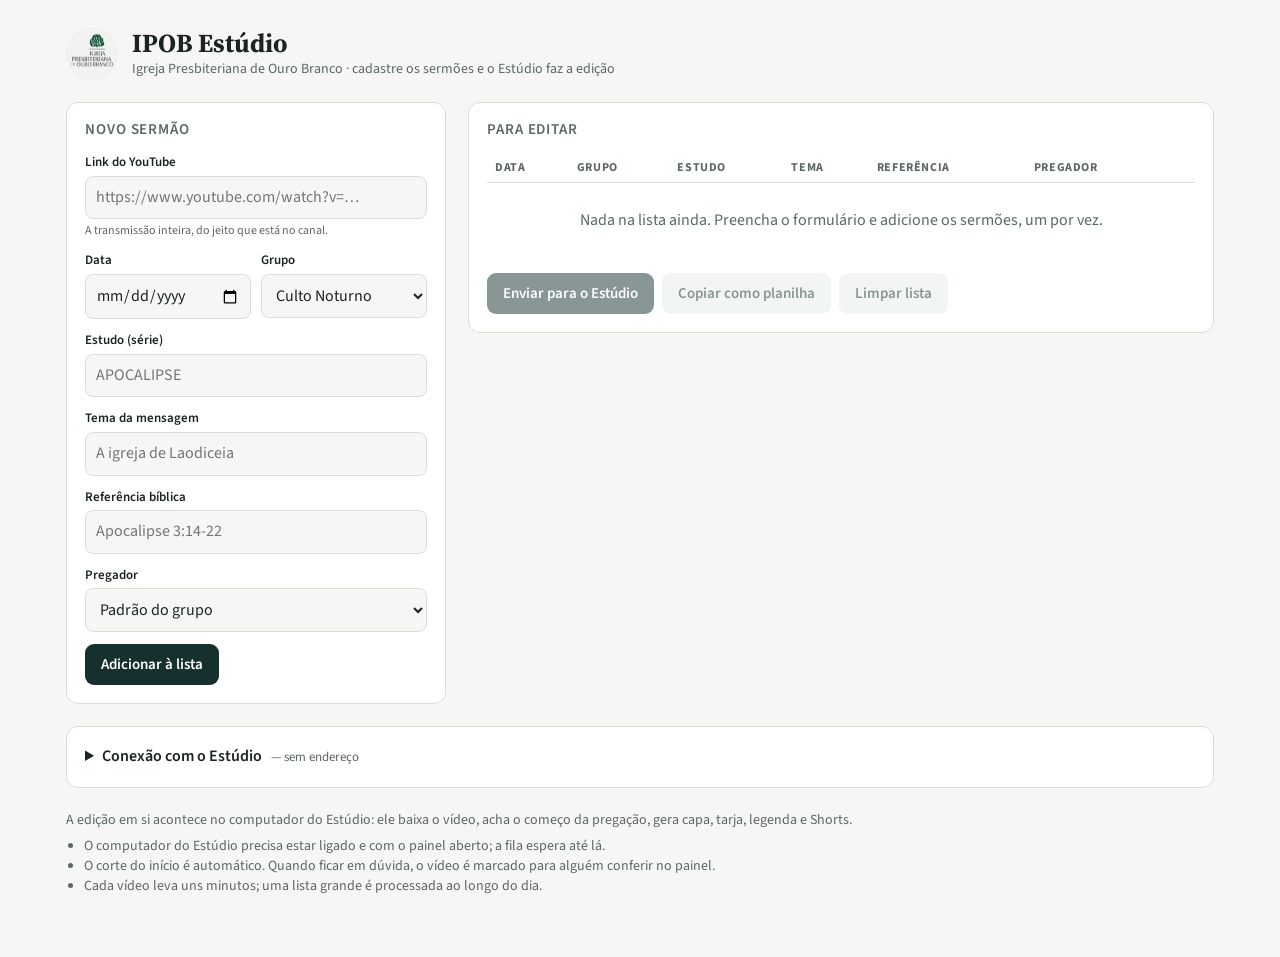
==== index.html @ 1e87daf5 "IPOB Estúdio: página pública da fila de sermões Co-Authored-By: Claude Fable 5.1 <noreply@anthropic." ====
<!doctype html>
<html lang="pt-BR">
<head>
<meta charset="utf-8">
<meta name="viewport" content="width=device-width, initial-scale=1, viewport-fit=cover">
<title>IPOB Estúdio</title>
<link rel="icon" href="logo.png">
<link rel="stylesheet" href="https://fonts.googleapis.com/css2?family=Source+Serif+4:wght@600;700&family=Source+Sans+3:wght@400;600;700&display=swap">
<style>
/* Layout: uma coluna estreita de formulário à esquerda, a lista do que vai
   ser editado à direita; no celular, uma coisa embaixo da outra. */
:root{
  --fundo:#F6F7F4; --papel:#FFFFFF; --tinta:#1B2420; --tinta-fraca:#5C6862;
  --linha:#D9DED9; --verde:#16302F; --verde-claro:#E4EFEA; --realce:#2F8F6B;
  --erro:#B3412B; --erro-fundo:#FBE9E5;
  --titulo:"Source Serif 4",Georgia,serif;
  --texto:"Source Sans 3","Helvetica Neue",Arial,sans-serif;
}
@media (prefers-color-scheme: dark){ :root:not([data-theme="light"]){
  --fundo:#121917; --papel:#1A2421; --tinta:#ECF0ED; --tinta-fraca:#A3ADA7;
  --linha:#2C3833; --verde:#8FD3B5; --verde-claro:#1F312B; --realce:#63C39A;
  --erro:#F0907B; --erro-fundo:#3A221D; color-scheme:dark } }
:root[data-theme="dark"]{
  --fundo:#121917; --papel:#1A2421; --tinta:#ECF0ED; --tinta-fraca:#A3ADA7;
  --linha:#2C3833; --verde:#8FD3B5; --verde-claro:#1F312B; --realce:#63C39A;
  --erro:#F0907B; --erro-fundo:#3A221D; color-scheme:dark }

*{box-sizing:border-box}
body{margin:0;background:var(--fundo);color:var(--tinta);font:16px/1.45 var(--texto)}
.pagina{max-width:1180px;margin:0 auto;padding:28px 16px 60px}
header{display:flex;align-items:center;gap:14px;margin-bottom:22px}
header img{width:52px;height:52px;border-radius:50%}
header h1{font:700 26px/1.1 var(--titulo);margin:0;text-wrap:balance}
header p{margin:2px 0 0;color:var(--tinta-fraca);font-size:14px}

.colunas{display:grid;grid-template-columns:minmax(0,380px) minmax(0,1fr);gap:22px;align-items:start}
@media (max-width:820px){.colunas{grid-template-columns:1fr}}
.cartao{background:var(--papel);border:1px solid var(--linha);border-radius:12px;padding:18px}
.cartao h2{font:600 15px/1.2 var(--texto);letter-spacing:.06em;text-transform:uppercase;color:var(--tinta-fraca);margin:0 0 14px}

label{display:block;font-weight:600;font-size:13px;margin:0 0 4px}
.campo{margin-bottom:12px}
input,select{width:100%;font:inherit;color:inherit;background:var(--fundo);border:1px solid var(--linha);border-radius:8px;padding:9px 10px}
input:focus,select:focus{outline:2px solid var(--realce);outline-offset:1px}
.dica{font-size:12px;color:var(--tinta-fraca);margin-top:3px}
.par{display:grid;grid-template-columns:1fr 1fr;gap:10px}
.aviso{display:none;background:var(--erro-fundo);color:var(--erro);border-radius:8px;padding:9px 11px;font-size:14px;margin-bottom:12px}
.aviso.ativo{display:block}

button{font:600 15px var(--texto);border:0;border-radius:9px;padding:10px 16px;cursor:pointer}
.primario{background:var(--verde);color:var(--papel)}
.secundario{background:var(--verde-claro);color:var(--verde)}
button:disabled{opacity:.5;cursor:default}
.botoes{display:flex;flex-wrap:wrap;gap:8px}

table{width:100%;border-collapse:collapse;font-size:14px}
th{text-align:left;font-size:12px;letter-spacing:.05em;text-transform:uppercase;color:var(--tinta-fraca);padding:6px 8px;border-bottom:1px solid var(--linha)}
td{padding:8px;border-bottom:1px solid var(--linha);vertical-align:top}
td.data{font-variant-numeric:tabular-nums;white-space:nowrap}
.rolagem{overflow-x:auto}
.grupo{display:inline-block;white-space:nowrap;font-size:11px;font-weight:700;letter-spacing:.05em;padding:2px 7px;border-radius:999px;background:var(--verde-claro);color:var(--verde)}
.vazio{color:var(--tinta-fraca);padding:26px 8px;text-align:center}
.tirar{background:none;color:var(--erro);padding:2px 6px;font-size:18px;line-height:1}
.rodape{display:flex;flex-wrap:wrap;gap:8px;align-items:center;justify-content:space-between;margin-top:14px}
.estado{font-size:14px;color:var(--tinta-fraca)}
.estado.ok{color:var(--realce);font-weight:600}
.estado.erro{color:var(--erro);font-weight:600}
.conexao{margin-top:22px}.conexao summary{cursor:pointer;font-weight:600}.conexao summary span{font-weight:400;color:var(--tinta-fraca);font-size:13px;margin-left:6px}
.limites{margin-top:22px;font-size:14px;color:var(--tinta-fraca)}
.limites ul{margin:6px 0 0;padding-left:18px}
</style>
</head>
<body>
<div class="pagina">
  <header>
    <img src="logo.png" alt="">
    <div>
      <h1>IPOB Estúdio</h1>
      <p>Igreja Presbiteriana de Ouro Branco · cadastre os sermões e o Estúdio faz a edição</p>
    </div>
  </header>

  <div class="colunas">
    <form class="cartao" id="form" novalidate>
      <h2>Novo sermão</h2>
      <div class="aviso" id="aviso"></div>

      <div class="campo">
        <label for="link">Link do YouTube</label>
        <input id="link" type="url" placeholder="https://www.youtube.com/watch?v=…" required>
        <div class="dica">A transmissão inteira, do jeito que está no canal.</div>
      </div>
      <div class="par">
        <div class="campo">
          <label for="data">Data</label>
          <input id="data" type="date" required>
        </div>
        <div class="campo">
          <label for="grupo">Grupo</label>
          <select id="grupo" required>
            <option value="culto">Culto Noturno</option>
            <option value="ebd">EBD</option>
          </select>
        </div>
      </div>
      <div class="campo">
        <label for="estudo">Estudo (série)</label>
        <input id="estudo" placeholder="APOCALIPSE" required list="estudos">
        <datalist id="estudos"></datalist>
      </div>
      <div class="campo">
        <label for="tema">Tema da mensagem</label>
        <input id="tema" placeholder="A igreja de Laodiceia" required>
      </div>
      <div class="campo">
        <label for="referencia">Referência bíblica</label>
        <input id="referencia" placeholder="Apocalipse 3:14-22">
      </div>
      <div class="campo">
        <label for="pregador">Pregador</label>
        <select id="pregador"><option value="">Padrão do grupo</option></select>
      </div>
      <div class="botoes">
        <button type="submit" class="primario">Adicionar à lista</button>
      </div>
    </form>

    <section class="cartao">
      <h2>Para editar <span id="qtd"></span></h2>
      <div class="rolagem">
        <table>
          <thead><tr><th>Data</th><th>Grupo</th><th>Estudo</th><th>Tema</th><th>Referência</th><th>Pregador</th><th></th></tr></thead>
          <tbody id="lista"></tbody>
        </table>
        <div class="vazio" id="vazio">Nada na lista ainda. Preencha o formulário e adicione os sermões, um por vez.</div>
      </div>
      <div class="rodape">
        <div class="botoes">
          <button class="primario" id="btEnviar" disabled>Enviar para o Estúdio</button>
          <button class="secundario" id="btCopiar" disabled>Copiar como planilha</button>
          <button class="secundario" id="btLimpar" disabled>Limpar lista</button>
        </div>
        <div class="estado" id="estado"></div>
      </div>
    </section>
  </div>

  <details class="cartao conexao" id="conexao">
    <summary>Conexão com o Estúdio <span id="conexaoEstado"></span></summary>
    <div class="campo" style="margin-top:12px">
      <label for="endereco">Endereço do Estúdio</label>
      <input id="endereco" placeholder="https://estudio.ipob.org.br">
      <div class="dica">É o endereço público do painel que roda no computador da igreja. Em branco, o botão "Enviar" fica desligado e a lista pode ser copiada e mandada para o Henrique.</div>
    </div>
    <div class="botoes"><button class="secundario" id="btTestar">Testar conexão</button></div>
  </details>

  <div class="limites">
    A edição em si acontece no computador do Estúdio: ele baixa o vídeo, acha o começo da pregação, gera capa, tarja, legenda e Shorts.
    <ul>
      <li>O computador do Estúdio precisa estar ligado e com o painel aberto; a fila espera até lá.</li>
      <li>O corte do início é automático. Quando ficar em dúvida, o vídeo é marcado para alguém conferir no painel.</li>
      <li>Cada vídeo leva uns minutos; uma lista grande é processada ao longo do dia.</li>
    </ul>
  </div>
</div>

<script>
const $ = id => document.getElementById(id);
const CHAVE = "fila-ipob";
let FILA = [];
try { FILA = JSON.parse(localStorage.getItem(CHAVE) || "[]"); } catch (e) { FILA = []; }
const GRUPOS = { culto: "Culto Noturno", ebd: "EBD" };
let PREGADORES = { vittor: "Pr. Vittor", isaias: "Rev. Isaías Tavares", willian: "Presb. Willian Torres" };
Object.entries(PREGADORES).forEach(([k, n]) => { const o = document.createElement("option"); o.value = k; o.textContent = n; document.getElementById("pregador").appendChild(o); });
const CHAVE_END = "fila-ipob-endereco";
function endereco() { try { return (localStorage.getItem(CHAVE_END) || "").replace(/\/+$/, ""); } catch (e) { return ""; } }

function guardar() { try { localStorage.setItem(CHAVE, JSON.stringify(FILA)); } catch (e) {} }

function esc(s) { return String(s ?? "").replace(/[&<>"]/g, c => ({ "&": "&amp;", "<": "&lt;", ">": "&gt;", '"': "&quot;" }[c])); }

function idDoYoutube(url) {
  const m = /(?:v=|youtu\.be\/|\/live\/|\/shorts\/)([\w-]{11})/.exec(url || "");
  return m ? m[1] : "";
}

function dataBr(iso) { const [a, m, d] = iso.split("-"); return `${d}/${m}/${a}`; }

function desenhar() {
  const corpo = $("lista");
  corpo.innerHTML = FILA.map((s, i) => `
    <tr>
      <td class="data">${dataBr(s.data)}</td>
      <td><span class="grupo">${GRUPOS[s.grupo] || s.grupo}</span></td>
      <td>${esc(s.estudo)}</td>
      <td>${esc(s.tema)}</td>
      <td>${esc(s.referencia)}</td>
      <td>${esc(PREGADORES[s.pregador] || (s.pregador ? s.pregador : "—"))}</td>
      <td><button class="tirar" data-i="${i}" title="Tirar da lista" aria-label="Tirar da lista">×</button></td>
    </tr>`).join("");
  $("vazio").style.display = FILA.length ? "none" : "block";
  $("qtd").textContent = FILA.length ? `(${FILA.length})` : "";
  ["btCopiar", "btLimpar"].forEach(id => $(id).disabled = !FILA.length);
  $("btEnviar").disabled = !FILA.length || !endereco();
  $("btEnviar").title = endereco() ? "" : "Informe o endereço do Estúdio em Conexão";
}

$("lista").addEventListener("click", e => {
  const b = e.target.closest(".tirar");
  if (!b) return;
  FILA.splice(+b.dataset.i, 1); guardar(); desenhar();
});

$("form").addEventListener("submit", e => {
  e.preventDefault();
  const s = {
    link: $("link").value.trim(), data: $("data").value, grupo: $("grupo").value,
    estudo: $("estudo").value.trim().toUpperCase(), tema: $("tema").value.trim(),
    referencia: $("referencia").value.trim(), pregador: $("pregador").value,
  };
  const faltas = [];
  if (!idDoYoutube(s.link)) faltas.push("um link válido do YouTube");
  if (!s.data) faltas.push("a data");
  if (!s.estudo) faltas.push("o estudo");
  if (!s.tema) faltas.push("o tema");
  const aviso = $("aviso");
  if (faltas.length) {
    aviso.textContent = "Falta " + faltas.join(", ") + ".";
    aviso.classList.add("ativo"); return;
  }
  if (FILA.some(x => idDoYoutube(x.link) === idDoYoutube(s.link))) {
    aviso.textContent = "Esse vídeo já está na lista.";
    aviso.classList.add("ativo"); return;
  }
  aviso.classList.remove("ativo");
  s.video_id = idDoYoutube(s.link);
  FILA.push(s); FILA.sort((a, b) => a.data.localeCompare(b.data));
  guardar(); desenhar();
  // mantém grupo, estudo e pregador: o próximo costuma ser da mesma série
  $("link").value = ""; $("tema").value = ""; $("referencia").value = ""; $("data").value = "";
  $("link").focus();
});

$("btLimpar").addEventListener("click", () => { FILA = []; guardar(); desenhar(); estado(""); });

$("btCopiar").addEventListener("click", async () => {
  const linhas = [["link", "data", "grupo", "estudo", "tema", "referência", "pregador"]]
    .concat(FILA.map(s => [s.link, s.data, GRUPOS[s.grupo], s.estudo, s.tema, s.referencia, PREGADORES[s.pregador] || ""]));
  const texto = linhas.map(l => l.join("\t")).join("\n");
  try { await navigator.clipboard.writeText(texto); estado("Copiado. Cole no Excel ou no Google Planilhas.", "ok"); }
  catch (e) { estado("Não deu para copiar automaticamente neste navegador.", "erro"); }
});

$("btEnviar").addEventListener("click", async () => {
  $("btEnviar").disabled = true; estado("Enviando…");
  try {
    const r = await fetch(endereco() + "/api/lote", { method: "POST", headers: { "Content-Type": "application/json" },
                                        body: JSON.stringify({ sermoes: FILA }) });
    const d = await r.json();
    if (!r.ok) throw new Error(d.erro || r.statusText);
    estado(`${d.recebidos} sermão(ões) na fila do Estúdio.`, "ok");
    FILA = []; guardar(); desenhar();
  } catch (e) {
    estado("Não consegui falar com o Estúdio: " + e.message, "erro");
    $("btEnviar").disabled = false;
  }
});

function estado(msg, tipo) { const el = $("estado"); el.textContent = msg; el.className = "estado " + (tipo || ""); }

$("endereco").value = endereco();
$("endereco").addEventListener("change", () => {
  try { localStorage.setItem(CHAVE_END, $("endereco").value.trim()); } catch (e) {}
  desenhar(); carregarConfig();
});
$("btTestar").addEventListener("click", carregarConfig);

/* nomes dos pregadores e estudos já existentes vêm do próprio Estúdio */
function carregarConfig() {
  const el = $("conexaoEstado");
  if (!endereco()) { el.textContent = "— sem endereço"; desenhar(); return; }
  el.textContent = "— testando…";
  fetch(endereco() + "/api/config").then(r => r.json()).then(cfg => {
  const sel = $("pregador");
  Object.entries(cfg.pregadores || {}).forEach(([k, p]) => {
    PREGADORES[k] = (p.curto || p.nome || k).replace(/\n/g, " ");
    let o = sel.querySelector(`option[value="${k}"]`);
    if (!o) { o = document.createElement("option"); o.value = k; sel.appendChild(o); }
    o.textContent = PREGADORES[k];
  });
  const dl = $("estudos");
  [...new Set((cfg.estudos || []).map(e => e.serie).filter(Boolean))].forEach(n => {
    const o = document.createElement("option"); o.value = n; dl.appendChild(o);
  });
  el.textContent = "— conectado";
  desenhar();
}).catch(() => { el.textContent = "— sem resposta"; desenhar(); });
}
carregarConfig();
desenhar();
</script>
</body>
</html>
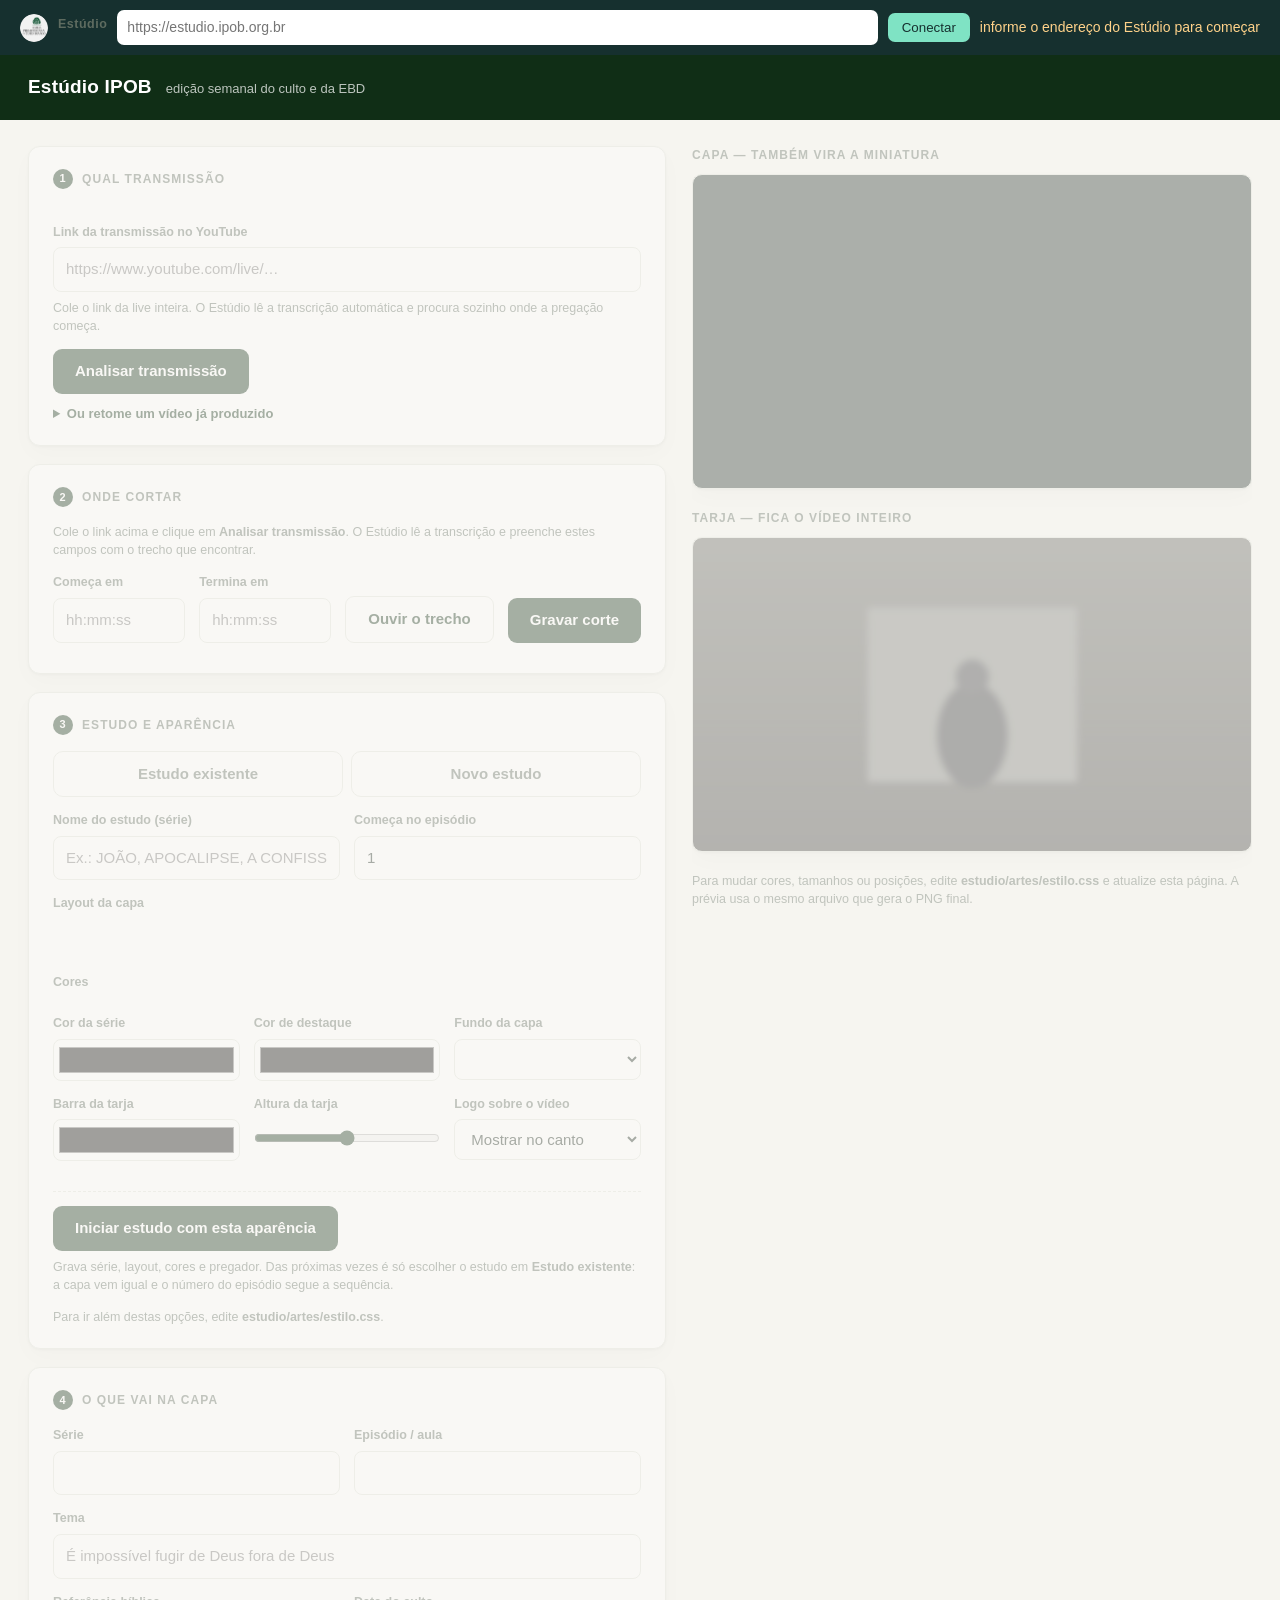
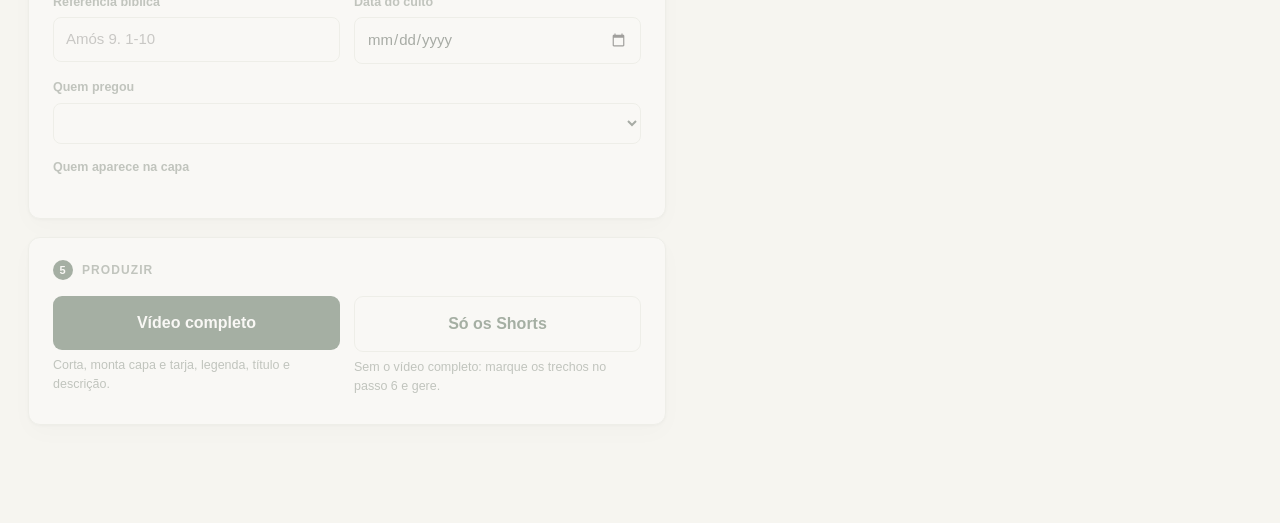
==== commit 312c7d16: "Publica o painel completo com faixa de conexão ao Estúdio Co-Authored-By: Claude Fable 5.1 <noreply@" ====
--- a/index.html
+++ b/index.html
@@ -2,303 +2,353 @@
 <html lang="pt-BR">
 <head>
 <meta charset="utf-8">
-<meta name="viewport" content="width=device-width, initial-scale=1, viewport-fit=cover">
-<title>IPOB Estúdio</title>
-<link rel="icon" href="logo.png">
-<link rel="stylesheet" href="https://fonts.googleapis.com/css2?family=Source+Serif+4:wght@600;700&family=Source+Sans+3:wght@400;600;700&display=swap">
-<style>
-/* Layout: uma coluna estreita de formulário à esquerda, a lista do que vai
-   ser editado à direita; no celular, uma coisa embaixo da outra. */
-:root{
-  --fundo:#F6F7F4; --papel:#FFFFFF; --tinta:#1B2420; --tinta-fraca:#5C6862;
-  --linha:#D9DED9; --verde:#16302F; --verde-claro:#E4EFEA; --realce:#2F8F6B;
-  --erro:#B3412B; --erro-fundo:#FBE9E5;
-  --titulo:"Source Serif 4",Georgia,serif;
-  --texto:"Source Sans 3","Helvetica Neue",Arial,sans-serif;
-}
-@media (prefers-color-scheme: dark){ :root:not([data-theme="light"]){
-  --fundo:#121917; --papel:#1A2421; --tinta:#ECF0ED; --tinta-fraca:#A3ADA7;
-  --linha:#2C3833; --verde:#8FD3B5; --verde-claro:#1F312B; --realce:#63C39A;
-  --erro:#F0907B; --erro-fundo:#3A221D; color-scheme:dark } }
-:root[data-theme="dark"]{
-  --fundo:#121917; --papel:#1A2421; --tinta:#ECF0ED; --tinta-fraca:#A3ADA7;
-  --linha:#2C3833; --verde:#8FD3B5; --verde-claro:#1F312B; --realce:#63C39A;
-  --erro:#F0907B; --erro-fundo:#3A221D; color-scheme:dark }
-
-*{box-sizing:border-box}
-body{margin:0;background:var(--fundo);color:var(--tinta);font:16px/1.45 var(--texto)}
-.pagina{max-width:1180px;margin:0 auto;padding:28px 16px 60px}
-header{display:flex;align-items:center;gap:14px;margin-bottom:22px}
-header img{width:52px;height:52px;border-radius:50%}
-header h1{font:700 26px/1.1 var(--titulo);margin:0;text-wrap:balance}
-header p{margin:2px 0 0;color:var(--tinta-fraca);font-size:14px}
-
-.colunas{display:grid;grid-template-columns:minmax(0,380px) minmax(0,1fr);gap:22px;align-items:start}
-@media (max-width:820px){.colunas{grid-template-columns:1fr}}
-.cartao{background:var(--papel);border:1px solid var(--linha);border-radius:12px;padding:18px}
-.cartao h2{font:600 15px/1.2 var(--texto);letter-spacing:.06em;text-transform:uppercase;color:var(--tinta-fraca);margin:0 0 14px}
-
-label{display:block;font-weight:600;font-size:13px;margin:0 0 4px}
-.campo{margin-bottom:12px}
-input,select{width:100%;font:inherit;color:inherit;background:var(--fundo);border:1px solid var(--linha);border-radius:8px;padding:9px 10px}
-input:focus,select:focus{outline:2px solid var(--realce);outline-offset:1px}
-.dica{font-size:12px;color:var(--tinta-fraca);margin-top:3px}
-.par{display:grid;grid-template-columns:1fr 1fr;gap:10px}
-.aviso{display:none;background:var(--erro-fundo);color:var(--erro);border-radius:8px;padding:9px 11px;font-size:14px;margin-bottom:12px}
-.aviso.ativo{display:block}
-
-button{font:600 15px var(--texto);border:0;border-radius:9px;padding:10px 16px;cursor:pointer}
-.primario{background:var(--verde);color:var(--papel)}
-.secundario{background:var(--verde-claro);color:var(--verde)}
-button:disabled{opacity:.5;cursor:default}
-.botoes{display:flex;flex-wrap:wrap;gap:8px}
-
-table{width:100%;border-collapse:collapse;font-size:14px}
-th{text-align:left;font-size:12px;letter-spacing:.05em;text-transform:uppercase;color:var(--tinta-fraca);padding:6px 8px;border-bottom:1px solid var(--linha)}
-td{padding:8px;border-bottom:1px solid var(--linha);vertical-align:top}
-td.data{font-variant-numeric:tabular-nums;white-space:nowrap}
-.rolagem{overflow-x:auto}
-.grupo{display:inline-block;white-space:nowrap;font-size:11px;font-weight:700;letter-spacing:.05em;padding:2px 7px;border-radius:999px;background:var(--verde-claro);color:var(--verde)}
-.vazio{color:var(--tinta-fraca);padding:26px 8px;text-align:center}
-.tirar{background:none;color:var(--erro);padding:2px 6px;font-size:18px;line-height:1}
-.rodape{display:flex;flex-wrap:wrap;gap:8px;align-items:center;justify-content:space-between;margin-top:14px}
-.estado{font-size:14px;color:var(--tinta-fraca)}
-.estado.ok{color:var(--realce);font-weight:600}
-.estado.erro{color:var(--erro);font-weight:600}
-.conexao{margin-top:22px}.conexao summary{cursor:pointer;font-weight:600}.conexao summary span{font-weight:400;color:var(--tinta-fraca);font-size:13px;margin-left:6px}
-.limites{margin-top:22px;font-size:14px;color:var(--tinta-fraca)}
-.limites ul{margin:6px 0 0;padding-left:18px}
-</style>
+<meta name="estudio-publico" content="1">
+<meta name="viewport" content="width=device-width,initial-scale=1">
+<title>Estúdio IPOB</title>
+<link rel="icon" href="assets/logo-redondo.png">
+<link rel="stylesheet" href="web/painel.css">
 </head>
 <body>
-<div class="pagina">
-  <header>
-    <img src="logo.png" alt="">
-    <div>
-      <h1>IPOB Estúdio</h1>
-      <p>Igreja Presbiteriana de Ouro Branco · cadastre os sermões e o Estúdio faz a edição</p>
-    </div>
-  </header>
-
-  <div class="colunas">
-    <form class="cartao" id="form" novalidate>
-      <h2>Novo sermão</h2>
-      <div class="aviso" id="aviso"></div>
+
+<header>
+  <h1>Estúdio IPOB</h1>
+  <span>edição semanal do culto e da EBD</span>
+  <div class="ambiente" id="ambiente"></div>
+</header>
+
+<main>
+  <!-- ============================ coluna da esquerda ==================== -->
+  <div>
+
+    <section class="cartao">
+      <h2><em>1</em> Qual transmissão</h2>
+
+      <div class="abas" id="abas"></div>
 
       <div class="campo">
-        <label for="link">Link do YouTube</label>
-        <input id="link" type="url" placeholder="https://www.youtube.com/watch?v=…" required>
-        <div class="dica">A transmissão inteira, do jeito que está no canal.</div>
-      </div>
-      <div class="par">
-        <div class="campo">
-          <label for="data">Data</label>
-          <input id="data" type="date" required>
-        </div>
-        <div class="campo">
-          <label for="grupo">Grupo</label>
-          <select id="grupo" required>
-            <option value="culto">Culto Noturno</option>
-            <option value="ebd">EBD</option>
+        <label for="url">Link da transmissão no YouTube</label>
+        <input type="text" id="url" placeholder="https://www.youtube.com/live/…"
+               autocomplete="off" spellcheck="false">
+        <p class="dica">Cole o link da live inteira. O Estúdio lê a transcrição
+          automática e procura sozinho onde a pregação começa.</p>
+      </div>
+
+      <button class="acao" id="btAnalisar">Analisar transmissão</button>
+      <div id="avisoAnalise"></div>
+
+      <details class="ajuda" id="blocoBiblioteca">
+        <summary>Ou retome um vídeo já produzido</summary>
+        <p class="dica">Para gerar Shorts de uma pregação de outra semana, sem
+          refazer o corte.</p>
+        <div id="biblioteca"></div>
+      </details>
+    </section>
+
+    <section class="cartao" id="cartaoCorte">
+      <h2><em>2</em> Onde cortar</h2>
+      <div id="resumoVideo" class="dica" style="margin-bottom:14px">
+        Cole o link acima e clique em <b>Analisar transmissão</b>. O Estúdio lê a
+        transcrição e preenche estes campos com o trecho que encontrar.
+      </div>
+      <div id="achado"></div>
+
+      <div class="linha corte">
+        <div class="campo" style="margin:0">
+          <label for="inicio">Começa em</label>
+          <input type="text" id="inicio" placeholder="hh:mm:ss">
+        </div>
+        <div class="campo" style="margin:0">
+          <label for="fim">Termina em</label>
+          <input type="text" id="fim" placeholder="hh:mm:ss">
+        </div>
+        <button class="acao leve" id="btConferir">Ouvir o trecho</button>
+        <button class="acao" id="btGravarCorte" title="Guarda este começo e fim para esta transmissão e ensina o aprendizado">Gravar corte</button>
+      </div>
+      <div id="avisoCorte"></div>
+
+      <div class="chips" id="alternativas"></div>
+      <div class="transcricao oculto" id="transcricao"></div>
+    </section>
+
+    <section class="cartao" id="cartaoVisual">
+      <h2><em>3</em> Estudo e aparência</h2>
+
+      <div class="modo-estudo" id="modoEstudo">
+        <button data-modo="existente">Estudo existente</button>
+        <button data-modo="novo">Novo estudo</button>
+      </div>
+
+      <!-- escolher um estudo que já existe: continua a sequência com o mesmo visual -->
+      <div id="painelEstudos" class="oculto">
+        <div class="lista-estudos" id="listaEstudos"></div>
+      </div>
+
+      <!-- o estudo escolhido: linha do tempo dos episódios -->
+      <div id="estudoAtual" class="oculto"></div>
+
+      <div id="aparenciaCompleta">
+      <div id="avisoSerie"></div>
+
+      <div class="linha duas" id="linhaNomeEstudo">
+        <div class="campo">
+          <label for="nomeEstudo">Nome do estudo (série)</label>
+          <input type="text" id="nomeEstudo" placeholder="Ex.: JOÃO, APOCALIPSE, A CONFISSÃO DE FÉ…"
+                 autocomplete="off">
+        </div>
+        <div class="campo">
+          <label for="primeiroEpisodio">Começa no episódio</label>
+          <input type="number" id="primeiroEpisodio" min="1" value="1">
+        </div>
+      </div>
+
+      <label>Layout da capa</label>
+      <div class="layouts" id="layouts"></div>
+      <div class="linha tres" id="linhaFotos" style="margin-top:14px"></div>
+      <div class="layout-descricao" id="layoutDescricao"></div>
+
+      <label style="margin-top:16px">Cores</label>
+      <div class="modelos" id="modelos"></div>
+
+      <div class="linha tres" style="margin-top:16px">
+        <div class="campo">
+          <label for="cor">Cor da série</label>
+          <input type="color" id="cor">
+        </div>
+        <div class="campo">
+          <label for="destaque">Cor de destaque</label>
+          <input type="color" id="destaque">
+        </div>
+        <div class="campo">
+          <label for="fundo">Fundo da capa</label>
+          <select id="fundo"></select>
+        </div>
+      </div>
+
+      <div class="linha tres">
+        <div class="campo">
+          <label for="tarja_fundo">Barra da tarja</label>
+          <input type="color" id="tarja_fundo">
+        </div>
+        <div class="campo">
+          <label for="tarja_altura">Altura da tarja</label>
+          <input type="range" id="tarja_altura" min="90" max="230" step="2">
+        </div>
+        <div class="campo">
+          <label for="marca">Logo sobre o vídeo</label>
+          <select id="marca">
+            <option value="sim">Mostrar no canto</option>
+            <option value="nao">Não mostrar</option>
           </select>
         </div>
       </div>
+
+      <div class="iniciar-estudo oculto" id="blocoSalvarVisual">
+        <button class="acao" id="btSalvarVisual">Salvar aparência no estudo</button>
+        <span class="dica" style="margin-left:10px">layout, cores, fotos e pregadores
+          passam a valer para os próximos episódios</span>
+        <div id="avisoSalvarVisual" style="margin-top:10px"></div>
+      </div>
+
+      <div class="iniciar-estudo" id="blocoIniciar">
+        <button class="acao" id="btIniciarEstudo">Iniciar estudo com esta aparência</button>
+        <p class="dica">Grava série, layout, cores e pregador. Das próximas vezes é só
+          escolher o estudo em <b>Estudo existente</b>: a capa vem igual e o número
+          do episódio segue a sequência.</p>
+      </div>
+      </div><!-- /aparenciaCompleta -->
+
+      <p class="dica" style="margin-top:14px">Para ir além destas opções, edite
+        <b>estudio/artes/estilo.css</b>.</p>
+    </section>
+
+    <section class="cartao" id="cartaoDados">
+      <h2><em>4</em> O que vai na capa</h2>
+
+      <div class="linha duas">
+        <div class="campo">
+          <label for="serie">Série</label>
+          <input type="text" id="serie">
+        </div>
+        <div class="campo">
+          <label for="episodio">Episódio / aula</label>
+          <input type="text" id="episodio">
+        </div>
+      </div>
+
       <div class="campo">
-        <label for="estudo">Estudo (série)</label>
-        <input id="estudo" placeholder="APOCALIPSE" required list="estudos">
-        <datalist id="estudos"></datalist>
-      </div>
+        <label for="tema">Tema</label>
+        <input type="text" id="tema" placeholder="É impossível fugir de Deus fora de Deus">
+      </div>
+
+      <div class="linha duas">
+        <div class="campo">
+          <label for="referencia" id="rotuloRef">Referência bíblica</label>
+          <input type="text" id="referencia" placeholder="Amós 9. 1-10">
+        </div>
+        <div class="campo">
+          <label for="data">Data do culto</label>
+          <input type="date" id="data">
+        </div>
+      </div>
+
       <div class="campo">
-        <label for="tema">Tema da mensagem</label>
-        <input id="tema" placeholder="A igreja de Laodiceia" required>
-      </div>
-      <div class="campo">
-        <label for="referencia">Referência bíblica</label>
-        <input id="referencia" placeholder="Apocalipse 3:14-22">
-      </div>
-      <div class="campo">
-        <label for="pregador">Pregador</label>
-        <select id="pregador"><option value="">Padrão do grupo</option></select>
-      </div>
-      <div class="botoes">
-        <button type="submit" class="primario">Adicionar à lista</button>
-      </div>
-    </form>
-
-    <section class="cartao">
-      <h2>Para editar <span id="qtd"></span></h2>
-      <div class="rolagem">
-        <table>
-          <thead><tr><th>Data</th><th>Grupo</th><th>Estudo</th><th>Tema</th><th>Referência</th><th>Pregador</th><th></th></tr></thead>
-          <tbody id="lista"></tbody>
-        </table>
-        <div class="vazio" id="vazio">Nada na lista ainda. Preencha o formulário e adicione os sermões, um por vez.</div>
-      </div>
-      <div class="rodape">
+        <label for="pregador">Quem pregou</label>
+        <select id="pregador"></select>
+      </div>
+
+      <div class="campo" id="campoCapa">
+        <label>Quem aparece na capa</label>
+        <div class="escolha-pregadores" id="pregadoresCapa"></div>
+      </div>
+    </section>
+
+    <section class="cartao" id="cartaoProduzir">
+      <h2><em>5</em> Produzir</h2>
+      <div class="linha duas" style="align-items:stretch">
+        <div>
+          <button class="acao grande" id="btProduzir">Vídeo completo</button>
+          <p class="dica" style="margin-top:6px">Corta, monta capa e tarja, legenda, título e descrição.</p>
+        </div>
+        <div>
+          <button class="acao grande leve" id="btSoShorts">Só os Shorts</button>
+          <p class="dica" style="margin-top:6px">Sem o vídeo completo: marque os trechos no passo 6 e gere.</p>
+        </div>
+      </div>
+      <p class="dica" id="dicaProduzir"></p>
+
+      <div class="oculto" id="andamento">
+        <div class="barra"><i id="barraProgresso" style="width:0"></i></div>
+        <div class="etapa" id="etapa"></div>
+        <div class="detalhe" id="detalhe"></div>
+        <div class="registro" id="registro"></div>
+        <button class="acao leve" id="btParar" style="margin-top:10px">Parar a produção</button>
+      </div>
+
+      <div class="pronto oculto" id="pronto">
+        <h3>Vídeo pronto</h3>
+        <p id="prontoArquivo"></p>
+        <p id="prontoTitulo"></p>
         <div class="botoes">
-          <button class="primario" id="btEnviar" disabled>Enviar para o Estúdio</button>
-          <button class="secundario" id="btCopiar" disabled>Copiar como planilha</button>
-          <button class="secundario" id="btLimpar" disabled>Limpar lista</button>
-        </div>
-        <div class="estado" id="estado"></div>
-      </div>
-    </section>
+          <button class="acao" id="btAbrirPasta">Abrir a pasta</button>
+          <button class="acao leve" id="btOutro">Fazer outro</button>
+        </div>
+
+        <div class="youtube" id="youtube">
+          <h4>Subir para o YouTube</h4>
+          <div id="ytEstado"></div>
+
+          <div class="oculto" id="ytPronto">
+            <div class="linha duas" style="margin-top:10px">
+              <div class="campo" style="margin:0">
+                <label for="ytPrivacidade">Como deve subir</label>
+                <select id="ytPrivacidade">
+                  <option value="unlisted">Não listado — só quem tem o link</option>
+                  <option value="private">Privado — só você</option>
+                  <option value="public">Público</option>
+                </select>
+              </div>
+              <div class="campo" style="margin:0;align-self:end">
+                <button class="acao" id="btSubir">Subir agora</button>
+              </div>
+            </div>
+            <p class="dica">Sobe o vídeo, aplica a miniatura, manda a legenda e
+              joga na playlist da série. Nada acontece até você clicar.</p>
+          </div>
+
+          <div class="oculto" id="ytAndamento">
+            <div class="barra"><i id="ytBarra" style="width:0"></i></div>
+            <div class="etapa" id="ytEtapa"></div>
+            <div class="detalhe" id="ytDetalhe"></div>
+            <div class="registro" id="ytRegistro"></div>
+          </div>
+
+          <div id="ytResultado"></div>
+        </div>
+      </div>
+
+      <div id="erroProduzir"></div>
+    </section>
+
+    <section class="cartao oculto" id="cartaoShorts">
+      <h2><em>6</em> Shorts</h2>
+      <p class="dica oculto" id="shortsSemVideo" style="margin:-8px 0 12px">
+        Vão para a pasta do episódio (série, número e tema do passo 4), mesmo sem o
+        vídeo completo. Se depois você produzir o vídeo, ele cai na mesma pasta.
+      </p>
+      <div class="aviso" style="margin:-8px 0 14px">
+        <b>Os Shorts saem da transmissão original, não do vídeo editado.</b>
+        Por isso os tempos são os da live inteira — os mesmos do passo 2 — e dá
+        para pegar qualquer momento, inclusive fora do trecho que você cortou.
+      </div>
+      <p class="dica" style="margin:0 0 14px">
+        A escolha dos trechos é sua — ferramenta de “viralidade” é treinada em
+        inglês e escolhe mal em português. Marque os momentos e o Estúdio faz o
+        resto: reenquadra em 9:16, põe a tarja e queima a fala na tela.
+      </p>
+      <p class="dica" id="fonteShorts" style="margin:-6px 0 14px"></p>
+
+      <div id="trechos"></div>
+      <div style="display:flex;gap:10px;flex-wrap:wrap">
+        <button class="acao leve" id="btAddTrecho">+ Acrescentar trecho</button>
+        <button class="acao leve" id="btSugerir">Sugerir trechos</button>
+      </div>
+      <div id="sugestoes"></div>
+
+      <div class="linha quatro" style="margin-top:16px">
+        <div class="campo">
+          <label for="modoShort">Enquadramento</label>
+          <select id="modoShort">
+            <option value="pregador-cheio">Pregador — enche a tela</option>
+            <option value="pregador">Pregador — inteiro, com fundo borrado</option>
+            <option value="completo">Quadro inteiro da transmissão</option>
+          </select>
+        </div>
+        <div class="campo">
+          <label for="legendarShort">Legenda na tela</label>
+          <select id="legendarShort">
+            <option value="sim">Queimar a fala no vídeo</option>
+            <option value="nao">Sem legenda</option>
+          </select>
+        </div>
+        <div class="campo">
+          <label for="tarjaShort">Identificação</label>
+          <select id="tarjaShort">
+            <option value="limpa">Limpo — só a imagem e a fala</option>
+            <option value="completa">Com série, tema e logo</option>
+          </select>
+        </div>
+        <div class="campo" style="align-self:end">
+          <button class="acao" id="btShorts">Gerar os Shorts</button>
+        </div>
+      </div>
+
+      <div class="oculto" id="shortsAndamento">
+        <div class="barra"><i id="shortsBarra" style="width:0"></i></div>
+        <div class="etapa" id="shortsEtapa"></div>
+        <div class="detalhe" id="shortsDetalhe"></div>
+        <div class="registro" id="shortsRegistro"></div>
+        <button class="acao leve" id="btPararShorts" style="margin-top:10px">Parar</button>
+      </div>
+
+      <div id="shortsResultado"></div>
+    </section>
+
   </div>
 
-  <details class="cartao conexao" id="conexao">
-    <summary>Conexão com o Estúdio <span id="conexaoEstado"></span></summary>
-    <div class="campo" style="margin-top:12px">
-      <label for="endereco">Endereço do Estúdio</label>
-      <input id="endereco" placeholder="https://estudio.ipob.org.br">
-      <div class="dica">É o endereço público do painel que roda no computador da igreja. Em branco, o botão "Enviar" fica desligado e a lista pode ser copiada e mandada para o Henrique.</div>
-    </div>
-    <div class="botoes"><button class="secundario" id="btTestar">Testar conexão</button></div>
-  </details>
-
-  <div class="limites">
-    A edição em si acontece no computador do Estúdio: ele baixa o vídeo, acha o começo da pregação, gera capa, tarja, legenda e Shorts.
-    <ul>
-      <li>O computador do Estúdio precisa estar ligado e com o painel aberto; a fila espera até lá.</li>
-      <li>O corte do início é automático. Quando ficar em dúvida, o vídeo é marcado para alguém conferir no painel.</li>
-      <li>Cada vídeo leva uns minutos; uma lista grande é processada ao longo do dia.</li>
-    </ul>
+  <!-- ============================= coluna da direita ==================== -->
+  <div class="previa">
+    <h3>Capa — também vira a miniatura</h3>
+    <div class="moldura"><iframe id="previaCapa"></iframe></div>
+
+    <h3>Tarja — fica o vídeo inteiro</h3>
+    <div class="moldura sobre-video"><iframe id="previaTarja"></iframe></div>
+
+    <p class="dica">Para mudar cores, tamanhos ou posições, edite
+      <b>estudio/artes/estilo.css</b> e atualize esta página. A prévia usa o
+      mesmo arquivo que gera o PNG final.</p>
   </div>
-</div>
-
-<script>
-const $ = id => document.getElementById(id);
-const CHAVE = "fila-ipob";
-let FILA = [];
-try { FILA = JSON.parse(localStorage.getItem(CHAVE) || "[]"); } catch (e) { FILA = []; }
-const GRUPOS = { culto: "Culto Noturno", ebd: "EBD" };
-let PREGADORES = { vittor: "Pr. Vittor", isaias: "Rev. Isaías Tavares", willian: "Presb. Willian Torres" };
-Object.entries(PREGADORES).forEach(([k, n]) => { const o = document.createElement("option"); o.value = k; o.textContent = n; document.getElementById("pregador").appendChild(o); });
-const CHAVE_END = "fila-ipob-endereco";
-function endereco() { try { return (localStorage.getItem(CHAVE_END) || "").replace(/\/+$/, ""); } catch (e) { return ""; } }
-
-function guardar() { try { localStorage.setItem(CHAVE, JSON.stringify(FILA)); } catch (e) {} }
-
-function esc(s) { return String(s ?? "").replace(/[&<>"]/g, c => ({ "&": "&amp;", "<": "&lt;", ">": "&gt;", '"': "&quot;" }[c])); }
-
-function idDoYoutube(url) {
-  const m = /(?:v=|youtu\.be\/|\/live\/|\/shorts\/)([\w-]{11})/.exec(url || "");
-  return m ? m[1] : "";
-}
-
-function dataBr(iso) { const [a, m, d] = iso.split("-"); return `${d}/${m}/${a}`; }
-
-function desenhar() {
-  const corpo = $("lista");
-  corpo.innerHTML = FILA.map((s, i) => `
-    <tr>
-      <td class="data">${dataBr(s.data)}</td>
-      <td><span class="grupo">${GRUPOS[s.grupo] || s.grupo}</span></td>
-      <td>${esc(s.estudo)}</td>
-      <td>${esc(s.tema)}</td>
-      <td>${esc(s.referencia)}</td>
-      <td>${esc(PREGADORES[s.pregador] || (s.pregador ? s.pregador : "—"))}</td>
-      <td><button class="tirar" data-i="${i}" title="Tirar da lista" aria-label="Tirar da lista">×</button></td>
-    </tr>`).join("");
-  $("vazio").style.display = FILA.length ? "none" : "block";
-  $("qtd").textContent = FILA.length ? `(${FILA.length})` : "";
-  ["btCopiar", "btLimpar"].forEach(id => $(id).disabled = !FILA.length);
-  $("btEnviar").disabled = !FILA.length || !endereco();
-  $("btEnviar").title = endereco() ? "" : "Informe o endereço do Estúdio em Conexão";
-}
-
-$("lista").addEventListener("click", e => {
-  const b = e.target.closest(".tirar");
-  if (!b) return;
-  FILA.splice(+b.dataset.i, 1); guardar(); desenhar();
-});
-
-$("form").addEventListener("submit", e => {
-  e.preventDefault();
-  const s = {
-    link: $("link").value.trim(), data: $("data").value, grupo: $("grupo").value,
-    estudo: $("estudo").value.trim().toUpperCase(), tema: $("tema").value.trim(),
-    referencia: $("referencia").value.trim(), pregador: $("pregador").value,
-  };
-  const faltas = [];
-  if (!idDoYoutube(s.link)) faltas.push("um link válido do YouTube");
-  if (!s.data) faltas.push("a data");
-  if (!s.estudo) faltas.push("o estudo");
-  if (!s.tema) faltas.push("o tema");
-  const aviso = $("aviso");
-  if (faltas.length) {
-    aviso.textContent = "Falta " + faltas.join(", ") + ".";
-    aviso.classList.add("ativo"); return;
-  }
-  if (FILA.some(x => idDoYoutube(x.link) === idDoYoutube(s.link))) {
-    aviso.textContent = "Esse vídeo já está na lista.";
-    aviso.classList.add("ativo"); return;
-  }
-  aviso.classList.remove("ativo");
-  s.video_id = idDoYoutube(s.link);
-  FILA.push(s); FILA.sort((a, b) => a.data.localeCompare(b.data));
-  guardar(); desenhar();
-  // mantém grupo, estudo e pregador: o próximo costuma ser da mesma série
-  $("link").value = ""; $("tema").value = ""; $("referencia").value = ""; $("data").value = "";
-  $("link").focus();
-});
-
-$("btLimpar").addEventListener("click", () => { FILA = []; guardar(); desenhar(); estado(""); });
-
-$("btCopiar").addEventListener("click", async () => {
-  const linhas = [["link", "data", "grupo", "estudo", "tema", "referência", "pregador"]]
-    .concat(FILA.map(s => [s.link, s.data, GRUPOS[s.grupo], s.estudo, s.tema, s.referencia, PREGADORES[s.pregador] || ""]));
-  const texto = linhas.map(l => l.join("\t")).join("\n");
-  try { await navigator.clipboard.writeText(texto); estado("Copiado. Cole no Excel ou no Google Planilhas.", "ok"); }
-  catch (e) { estado("Não deu para copiar automaticamente neste navegador.", "erro"); }
-});
-
-$("btEnviar").addEventListener("click", async () => {
-  $("btEnviar").disabled = true; estado("Enviando…");
-  try {
-    const r = await fetch(endereco() + "/api/lote", { method: "POST", headers: { "Content-Type": "application/json" },
-                                        body: JSON.stringify({ sermoes: FILA }) });
-    const d = await r.json();
-    if (!r.ok) throw new Error(d.erro || r.statusText);
-    estado(`${d.recebidos} sermão(ões) na fila do Estúdio.`, "ok");
-    FILA = []; guardar(); desenhar();
-  } catch (e) {
-    estado("Não consegui falar com o Estúdio: " + e.message, "erro");
-    $("btEnviar").disabled = false;
-  }
-});
-
-function estado(msg, tipo) { const el = $("estado"); el.textContent = msg; el.className = "estado " + (tipo || ""); }
-
-$("endereco").value = endereco();
-$("endereco").addEventListener("change", () => {
-  try { localStorage.setItem(CHAVE_END, $("endereco").value.trim()); } catch (e) {}
-  desenhar(); carregarConfig();
-});
-$("btTestar").addEventListener("click", carregarConfig);
-
-/* nomes dos pregadores e estudos já existentes vêm do próprio Estúdio */
-function carregarConfig() {
-  const el = $("conexaoEstado");
-  if (!endereco()) { el.textContent = "— sem endereço"; desenhar(); return; }
-  el.textContent = "— testando…";
-  fetch(endereco() + "/api/config").then(r => r.json()).then(cfg => {
-  const sel = $("pregador");
-  Object.entries(cfg.pregadores || {}).forEach(([k, p]) => {
-    PREGADORES[k] = (p.curto || p.nome || k).replace(/\n/g, " ");
-    let o = sel.querySelector(`option[value="${k}"]`);
-    if (!o) { o = document.createElement("option"); o.value = k; sel.appendChild(o); }
-    o.textContent = PREGADORES[k];
-  });
-  const dl = $("estudos");
-  [...new Set((cfg.estudos || []).map(e => e.serie).filter(Boolean))].forEach(n => {
-    const o = document.createElement("option"); o.value = n; dl.appendChild(o);
-  });
-  el.textContent = "— conectado";
-  desenhar();
-}).catch(() => { el.textContent = "— sem resposta"; desenhar(); });
-}
-carregarConfig();
-desenhar();
-</script>
+</main>
+
+<script src="web/painel.js"></script>
 </body>
 </html>
--- a/web/painel.css
+++ b/web/painel.css
@@ -0,0 +1,287 @@
+:root{
+  --verde:#102E16; --verde-claro:#1B4A26; --verde-vivo:#0E5E3B;
+  --areia:#F6F5F0; --papel:#FFFFFF; --tinta:#16241A; --suave:#5E6B60;
+  --linha:#DFE2DA; --amarelo:#C9A227; --erro:#B4232A;
+  --sombra:0 1px 3px rgba(20,40,25,.08), 0 8px 24px rgba(20,40,25,.06);
+}
+*{box-sizing:border-box;margin:0;padding:0}
+body{
+  font:15px/1.5 -apple-system,BlinkMacSystemFont,"Segoe UI",Helvetica,Arial,sans-serif;
+  background:var(--areia); color:var(--tinta); -webkit-font-smoothing:antialiased;
+}
+body > header{
+  background:var(--verde); color:#fff; padding:18px 28px;
+  display:flex; align-items:baseline; gap:14px;
+}
+body > header h1{font-size:19px;font-weight:700;letter-spacing:.2px}
+body > header span{font-size:13px;opacity:.72}
+body > header .ambiente{margin-left:auto;font-size:12px;opacity:.8}
+body > header .ambiente b{color:#8FE3A6;font-weight:600}
+body > header .ambiente i{color:#FFB4B4;font-style:normal;font-weight:600}
+
+main{max-width:1400px;margin:0 auto;padding:26px 28px 80px;
+     display:grid;grid-template-columns:minmax(0,1fr) minmax(0,560px);gap:26px}
+@media (max-width:1080px){main{grid-template-columns:1fr}}
+
+.cartao{background:var(--papel);border:1px solid var(--linha);border-radius:12px;
+        padding:22px 24px;margin-bottom:18px;box-shadow:var(--sombra)}
+.cartao > h2{font-size:12px;letter-spacing:.09em;text-transform:uppercase;
+             color:var(--suave);font-weight:700;margin-bottom:16px;
+             display:flex;align-items:center;gap:9px}
+.cartao > h2 em{background:var(--verde);color:#fff;font-style:normal;
+                width:20px;height:20px;border-radius:50%;display:grid;
+                place-items:center;font-size:11px}
+
+label{display:block;font-size:12.5px;font-weight:600;color:var(--suave);
+      margin-bottom:6px}
+input[type=text],input[type=date],input[type=number],select,textarea{
+  width:100%;padding:10px 12px;border:1px solid var(--linha);border-radius:8px;
+  font:inherit;background:#fff;color:var(--tinta)}
+input:focus,select:focus,textarea:focus{outline:2px solid var(--verde-vivo);
+  outline-offset:-1px;border-color:transparent}
+.campo{margin-bottom:14px}
+.linha{display:grid;gap:14px}
+.linha.duas{grid-template-columns:1fr 1fr}
+.linha.tres{grid-template-columns:1fr 1fr 1fr}
+.linha.quatro{grid-template-columns:1fr 1fr 1fr auto}
+.linha.corte{grid-template-columns:1fr 1fr auto auto;align-items:end}
+
+.abas{display:flex;gap:8px;margin-bottom:18px}
+.abas button{flex:1;padding:13px 12px;border:1.5px solid var(--linha);
+  background:#fff;border-radius:10px;font:inherit;font-weight:600;cursor:pointer;
+  color:var(--suave);transition:.12s}
+.abas button.ativa{border-color:var(--verde);background:var(--verde);color:#fff}
+
+button.acao{background:var(--verde);color:#fff;border:0;border-radius:9px;
+  padding:11px 22px;font:inherit;font-weight:600;cursor:pointer}
+button.acao:hover{background:var(--verde-claro)}
+button.acao:disabled{opacity:.45;cursor:default}
+button.leve{background:#fff;color:var(--verde);border:1.5px solid var(--linha)}
+button.leve:hover{border-color:var(--verde);background:#F4F8F4}
+button.grande{width:100%;padding:15px;font-size:16px}
+
+.dica{font-size:12.5px;color:var(--suave);margin-top:7px;line-height:1.45}
+.aviso{border-left:3px solid var(--amarelo);background:#FDF9EC;padding:11px 14px;
+  border-radius:0 8px 8px 0;font-size:13px;margin-top:12px}
+.erro{border-left:3px solid var(--erro);background:#FDF0F0;padding:11px 14px;
+  border-radius:0 8px 8px 0;font-size:13px;margin-top:12px;color:#7A1B20}
+.achado{border-left:3px solid var(--verde-vivo);background:#F1F8F3;padding:12px 14px;
+  border-radius:0 8px 8px 0;font-size:13px;margin-top:12px}
+.achado b{color:var(--verde)}
+.achado q{display:block;margin-top:6px;color:var(--suave);font-style:italic;
+  line-height:1.45}
+
+/* a coluna da prévia acompanha a rolagem. O sticky só funciona com
+   align-self:start: sem isso a grade estica a coluna até a altura da esquerda
+   e não sobra espaço para ela se mover — foi por isso que não grudava. */
+.previa{position:sticky;top:20px;align-self:start;max-height:calc(100vh - 40px);overflow:auto}
+.previa h3{font-size:12px;letter-spacing:.09em;text-transform:uppercase;
+  color:var(--suave);font-weight:700;margin:0 0 10px}
+.moldura{border:1px solid var(--linha);border-radius:10px;overflow:hidden;
+  background:#20302A;box-shadow:var(--sombra);margin-bottom:20px;
+  position:relative;width:100%;aspect-ratio:16/9}
+.moldura iframe{position:absolute;top:0;left:0;width:1920px;height:1080px;
+  border:0;transform-origin:top left}
+.moldura.sobre-video{background:#2A2A2A url("../assets/fundo-previa.jpg") center/cover}
+
+.transcricao{max-height:210px;overflow:auto;border:1px solid var(--linha);
+  border-radius:8px;padding:12px;background:#FBFBF8;font-size:13px;margin-top:12px}
+.transcricao div{margin-bottom:5px;display:flex;gap:10px}
+.transcricao b{color:var(--verde-vivo);font-variant-numeric:tabular-nums;
+  font-weight:600;flex:0 0 62px}
+
+.barra{height:8px;background:var(--linha);border-radius:99px;overflow:hidden;
+  margin:14px 0 10px}
+.barra i{display:block;height:100%;background:var(--verde-vivo);
+  border-radius:99px;transition:width .35s}
+.etapa{font-size:14px;font-weight:600}
+.detalhe{font-size:12.5px;color:var(--suave);margin-top:3px;
+  font-variant-numeric:tabular-nums}
+.registro{max-height:150px;overflow:auto;font:12px/1.6 ui-monospace,Menlo,monospace;
+  color:var(--suave);background:#FBFBF8;border:1px solid var(--linha);
+  border-radius:8px;padding:10px;margin-top:12px}
+
+.pronto{background:#F1F8F3;border:1px solid #BFE0C9;border-radius:10px;padding:18px}
+.pronto h3{color:var(--verde);font-size:16px;margin-bottom:8px}
+.pronto p{font-size:13.5px;color:var(--suave);margin-bottom:5px;word-break:break-all}
+.pronto .botoes{display:flex;gap:10px;margin-top:14px}
+.oculto{display:none}
+.chips{display:flex;flex-wrap:wrap;gap:7px;margin-top:8px}
+.chips button{padding:5px 11px;border:1px solid var(--linha);background:#fff;
+  border-radius:99px;font:inherit;font-size:12px;cursor:pointer;color:var(--suave)}
+.chips button:hover{border-color:var(--verde);color:var(--verde)}
+.escolha-pregadores{display:flex;gap:10px;flex-wrap:wrap}
+.escolha-pregadores label{display:flex;align-items:center;gap:6px;
+  font-weight:500;color:var(--tinta);margin:0;cursor:pointer;
+  border:1px solid var(--linha);border-radius:8px;padding:8px 12px}
+.escolha-pregadores input{width:auto;margin:0}
+
+/* ------------------------------------------------- galeria de layouts da capa
+   cada botão mostra a capa de verdade, renderizada pelo arte.html com os dados
+   atuais em escala reduzida — o que você vê é o que vai sair.               */
+.layouts{display:grid;grid-template-columns:repeat(4,1fr);gap:10px}
+.layouts button{
+  border:2px solid var(--linha);border-radius:10px;padding:0;overflow:hidden;
+  cursor:pointer;background:#fff;font:inherit;transition:.12s;text-align:left}
+.layouts button:hover{border-color:var(--verde)}
+.layouts button.ativa{border-color:var(--verde);box-shadow:0 0 0 3px #DFF0E4}
+.layouts .mini{display:block;position:relative;width:100%;aspect-ratio:16/9;
+  background:#1d1d1d;overflow:hidden}
+.layouts .mini iframe{position:absolute;top:0;left:0;width:1920px;height:1080px;
+  border:0;transform-origin:top left;pointer-events:none}
+.layouts .rotulo{display:block;padding:6px 6px;font-size:11.5px;font-weight:600;
+  color:var(--suave);text-align:center;white-space:nowrap;overflow:hidden;
+  text-overflow:ellipsis}
+.layout-descricao{font-size:12.5px;color:var(--suave);margin-top:8px;min-height:16px}
+
+/* ------------------------------------------------------- galeria de modelos */
+.modelos{display:grid;grid-template-columns:repeat(4,1fr);gap:10px}
+.modelos button{
+  border:2px solid var(--linha);border-radius:10px;padding:0;overflow:hidden;
+  cursor:pointer;background:#fff;font:inherit;transition:.12s}
+.modelos button:hover{border-color:var(--verde)}
+.modelos button.ativa{border-color:var(--verde);box-shadow:0 0 0 3px #DFF0E4}
+.modelos .amostra{height:52px;position:relative;display:block;overflow:hidden}
+.modelos .textura{position:absolute;inset:0;background-size:cover;
+  background-position:center;mix-blend-mode:screen;opacity:.55}
+.modelos .amostra i{position:absolute;right:6px;bottom:6px;width:14px;height:14px;
+  border-radius:50%;border:2px solid rgba(255,255,255,.85)}
+.modelos .rotulo{display:block;padding:6px 4px;font-size:11.5px;font-weight:600;
+  color:var(--suave);text-align:center;white-space:nowrap;overflow:hidden;
+  text-overflow:ellipsis}
+input[type=color]{width:100%;height:42px;padding:3px;border:1px solid var(--linha);
+  border-radius:8px;background:#fff;cursor:pointer}
+input[type=range]{width:100%;margin-top:11px;accent-color:var(--verde)}
+.serie-nova{border-left:3px solid var(--verde-vivo);background:#F1F8F3;
+  padding:11px 14px;border-radius:0 8px 8px 0;font-size:13px;margin-bottom:14px}
+.serie-nova b{color:var(--verde)}
+
+/* campos travados até a transmissão ser analisada */
+input:disabled,button:disabled{opacity:.5;cursor:default}
+button.acao:disabled:hover{background:var(--verde)}
+
+/* --------------------------------------------------------- upload YouTube */
+.youtube{margin-top:18px;padding-top:16px;border-top:1px solid #CFE3D6}
+.youtube h4{font-size:12px;letter-spacing:.09em;text-transform:uppercase;
+  color:var(--suave);font-weight:700;margin-bottom:10px}
+.passos{margin:10px 0 0;padding-left:20px;font-size:13px;color:var(--suave);
+  line-height:1.65}
+.passos li{margin-bottom:4px}
+.passos b{color:var(--tinta)}
+.passos code{background:#EEF1EA;padding:1px 6px;border-radius:4px;
+  font-size:12px;font-family:ui-monospace,Menlo,monospace}
+details.ajuda{margin-top:10px}
+details.ajuda summary{cursor:pointer;font-size:13px;font-weight:600;
+  color:var(--verde)}
+.publicado{background:#fff;border:1px solid #BFE0C9;border-radius:8px;
+  padding:12px 14px;margin-top:12px;font-size:13.5px}
+.publicado a{color:var(--verde-vivo);font-weight:600;word-break:break-all}
+
+/* ------------------------------------------------------------------ Shorts */
+.trecho{display:grid;grid-template-columns:1fr 1fr auto auto;gap:10px;
+  align-items:end;margin-bottom:10px}
+.trecho .tirar{background:#fff;border:1.5px solid var(--linha);border-radius:8px;
+  width:42px;height:42px;font-size:18px;color:var(--suave);cursor:pointer}
+.trecho .tirar:hover{border-color:var(--erro);color:var(--erro)}
+.prontos{display:grid;gap:8px;margin-top:14px}
+.prontos div{background:#F1F8F3;border:1px solid #BFE0C9;border-radius:8px;
+  padding:10px 14px;font-size:13.5px;display:flex;justify-content:space-between}
+.prontos b{color:var(--verde)}
+
+/* ---------------------------------------------------- sugestões de trecho */
+.sugestao{border:1px solid var(--linha);border-radius:10px;padding:12px 14px;
+  margin-top:10px;background:#FBFBF8}
+.sugestao header{display:flex;align-items:center;gap:10px;margin-bottom:6px}
+.sugestao b{font-variant-numeric:tabular-nums;color:var(--verde)}
+.sugestao .dur{font-size:12px;color:var(--suave)}
+.sugestao button{margin-left:auto;padding:6px 14px;border:1.5px solid var(--linha);
+  background:#fff;border-radius:8px;font:inherit;font-size:13px;font-weight:600;
+  color:var(--verde);cursor:pointer}
+.sugestao button:hover{border-color:var(--verde);background:#F4F8F4}
+.sugestao button:disabled{opacity:.45;cursor:default;border-color:var(--linha)}
+.sugestao p{font-size:13px;line-height:1.5;color:var(--tinta);margin:0}
+
+/* ------------------------------------------------------------- biblioteca */
+.producao{display:flex;align-items:center;gap:12px;border:1px solid var(--linha);
+  border-radius:9px;padding:10px 14px;margin-top:8px;background:#FBFBF8}
+.producao .quem{flex:1 1 auto;min-width:0}
+.producao .quem b{display:block;font-size:13.5px;color:var(--tinta)}
+.producao .quem span{font-size:12px;color:var(--suave)}
+.producao .selos{display:flex;gap:6px;flex:0 0 auto}
+.producao .selo{font-size:11px;padding:2px 8px;border-radius:99px;
+  background:#EDF3EE;color:var(--verde);font-weight:600}
+.producao .selo.falta{background:#FBF0E4;color:#8A5B12}
+.producao button{flex:0 0 auto;padding:7px 16px;border:1.5px solid var(--linha);
+  background:#fff;border-radius:8px;font:inherit;font-size:13px;font-weight:600;
+  color:var(--verde);cursor:pointer}
+.producao button:hover{border-color:var(--verde);background:#F4F8F4}
+
+/* ------------------------------------------------- onde os arquivos estão */
+.onde{display:flex;align-items:center;gap:10px;flex-wrap:wrap;margin-top:12px;
+  padding:11px 14px;background:#F4F7F3;border:1px solid #D7E5DA;border-radius:9px}
+.onde span{font-size:12.5px;color:var(--suave);font-weight:600}
+.onde code{flex:1 1 260px;min-width:0;font:12px/1.5 ui-monospace,Menlo,monospace;
+  color:var(--tinta);word-break:break-all;background:#fff;border:1px solid var(--linha);
+  border-radius:6px;padding:5px 9px}
+.onde button{flex:0 0 auto;padding:8px 16px;font-size:13px}
+.prontos button.abrir{margin-left:10px;padding:2px 10px;border:1px solid var(--linha);
+  background:#fff;border-radius:6px;font:inherit;font-size:11.5px;font-weight:600;
+  color:var(--verde);cursor:pointer}
+.prontos button.abrir:hover{border-color:var(--verde);background:#F4F8F4}
+#fonteShorts code{font:11.5px/1.5 ui-monospace,Menlo,monospace;background:#EEF1EA;
+  padding:2px 6px;border-radius:4px;word-break:break-all}
+
+
+/* ------------------------------------------------------------- estudos */
+.modo-estudo{display:flex;gap:8px;margin-bottom:14px}
+.modo-estudo button{flex:1;padding:11px 12px;border:1px solid var(--linha);border-radius:10px;
+  background:#fff;font:inherit;font-weight:600;color:var(--suave);cursor:pointer}
+.modo-estudo button.ativa{border-color:var(--verde);color:var(--verde);background:#F1F8F3;
+  box-shadow:0 0 0 3px #DFF0E4}
+.lista-estudos{display:flex;flex-direction:column;gap:8px;margin-bottom:14px}
+.lista-estudos .vazio{font-size:13px;color:var(--suave);padding:10px 2px}
+.lista-estudos h4{font-size:11.5px;letter-spacing:.08em;text-transform:uppercase;color:var(--suave);
+  margin:8px 0 2px}
+.estudo-item{display:flex;align-items:center;gap:12px;border:1px solid var(--linha);border-radius:10px;
+  padding:8px 10px;background:#fff;cursor:pointer;text-align:left;font:inherit;width:100%}
+.estudo-item:hover{border-color:var(--verde)}
+.estudo-item .mini{flex:0 0 128px;aspect-ratio:16/9;position:relative;overflow:hidden;border-radius:6px;background:#222}
+.estudo-item .mini iframe{position:absolute;top:0;left:0;width:1920px;height:1080px;border:0;
+  transform-origin:top left;pointer-events:none}
+.estudo-item .texto{flex:1;min-width:0}
+.estudo-item .texto b{display:block;font-size:14px;color:var(--tinta);white-space:nowrap;overflow:hidden;text-overflow:ellipsis}
+.estudo-item .texto span{font-size:12px;color:var(--suave)}
+.estudo-item.encerrado{opacity:.75}
+.estudo-item .reabrir{font-size:12px;padding:5px 10px;border:1px solid var(--linha);border-radius:8px;background:#fff;cursor:pointer}
+.estudo-atual{border-left:3px solid var(--verde-vivo);background:#F1F8F3;border-radius:0 10px 10px 0;
+  padding:12px 14px;margin-bottom:14px}
+.estudo-atual .cabeca{display:flex;align-items:center;justify-content:space-between;gap:10px}
+.estudo-atual .cabeca b{color:var(--verde);font-size:15px}
+.estudo-atual .cabeca .acoes{display:flex;gap:6px}
+.estudo-atual .cabeca button{font-size:12px;padding:5px 10px;border:1px solid var(--linha);border-radius:8px;
+  background:#fff;cursor:pointer}
+.linha-tempo{display:flex;flex-wrap:wrap;gap:6px;margin-top:10px}
+.linha-tempo span{font-size:12px;padding:5px 10px;border-radius:999px;background:#fff;border:1px solid var(--linha);
+  color:var(--tinta);max-width:260px;white-space:nowrap;overflow:hidden;text-overflow:ellipsis}
+.linha-tempo span b{color:var(--verde)}
+.linha-tempo span.proximo{border-style:dashed;color:var(--suave)}
+.iniciar-estudo{margin-top:16px;padding-top:14px;border-top:1px dashed var(--linha)}
+
+.faixa-versao{max-width:1400px;margin:14px auto 0;padding:12px 16px;border-radius:10px;
+  background:#FDF0EC;border:1px solid #F1C4B8;color:#7A2E1C;font-size:14px;
+  display:flex;align-items:center;gap:14px;justify-content:space-between}
+.faixa-versao button{padding:8px 14px;border-radius:8px;border:0;background:#7A2E1C;color:#fff;
+  font:inherit;font-weight:600;cursor:pointer}
+
+.etiqueta-formato{display:inline-block;margin-left:8px;padding:2px 8px;border-radius:999px;
+  font-size:10.5px;font-style:normal;font-weight:700;letter-spacing:.06em;text-transform:uppercase;
+  background:#EEF2EF;color:var(--verde);vertical-align:middle}
+
+/* faixa de conexão da cópia pública (GitHub Pages) */
+.faixa-conexao{display:flex;align-items:center;gap:10px;flex-wrap:wrap;padding:10px 20px;background:#16302F;color:#fff;font-size:14px}
+.faixa-conexao img{width:28px;height:28px;border-radius:50%}
+.faixa-conexao label{font-weight:700;letter-spacing:.04em}
+.faixa-conexao input{flex:1 1 260px;min-width:0;padding:7px 10px;border-radius:7px;border:0;font:inherit}
+.faixa-conexao button{padding:7px 14px;border-radius:7px;border:0;background:#7FE3C4;color:#16302F;font:600 14px inherit;cursor:pointer}
+.faixa-conexao .ok{color:#7FE3C4}.faixa-conexao .falha{color:#FFD28A}
+body.desconectado .pagina,body.desconectado main{opacity:.35;pointer-events:none}
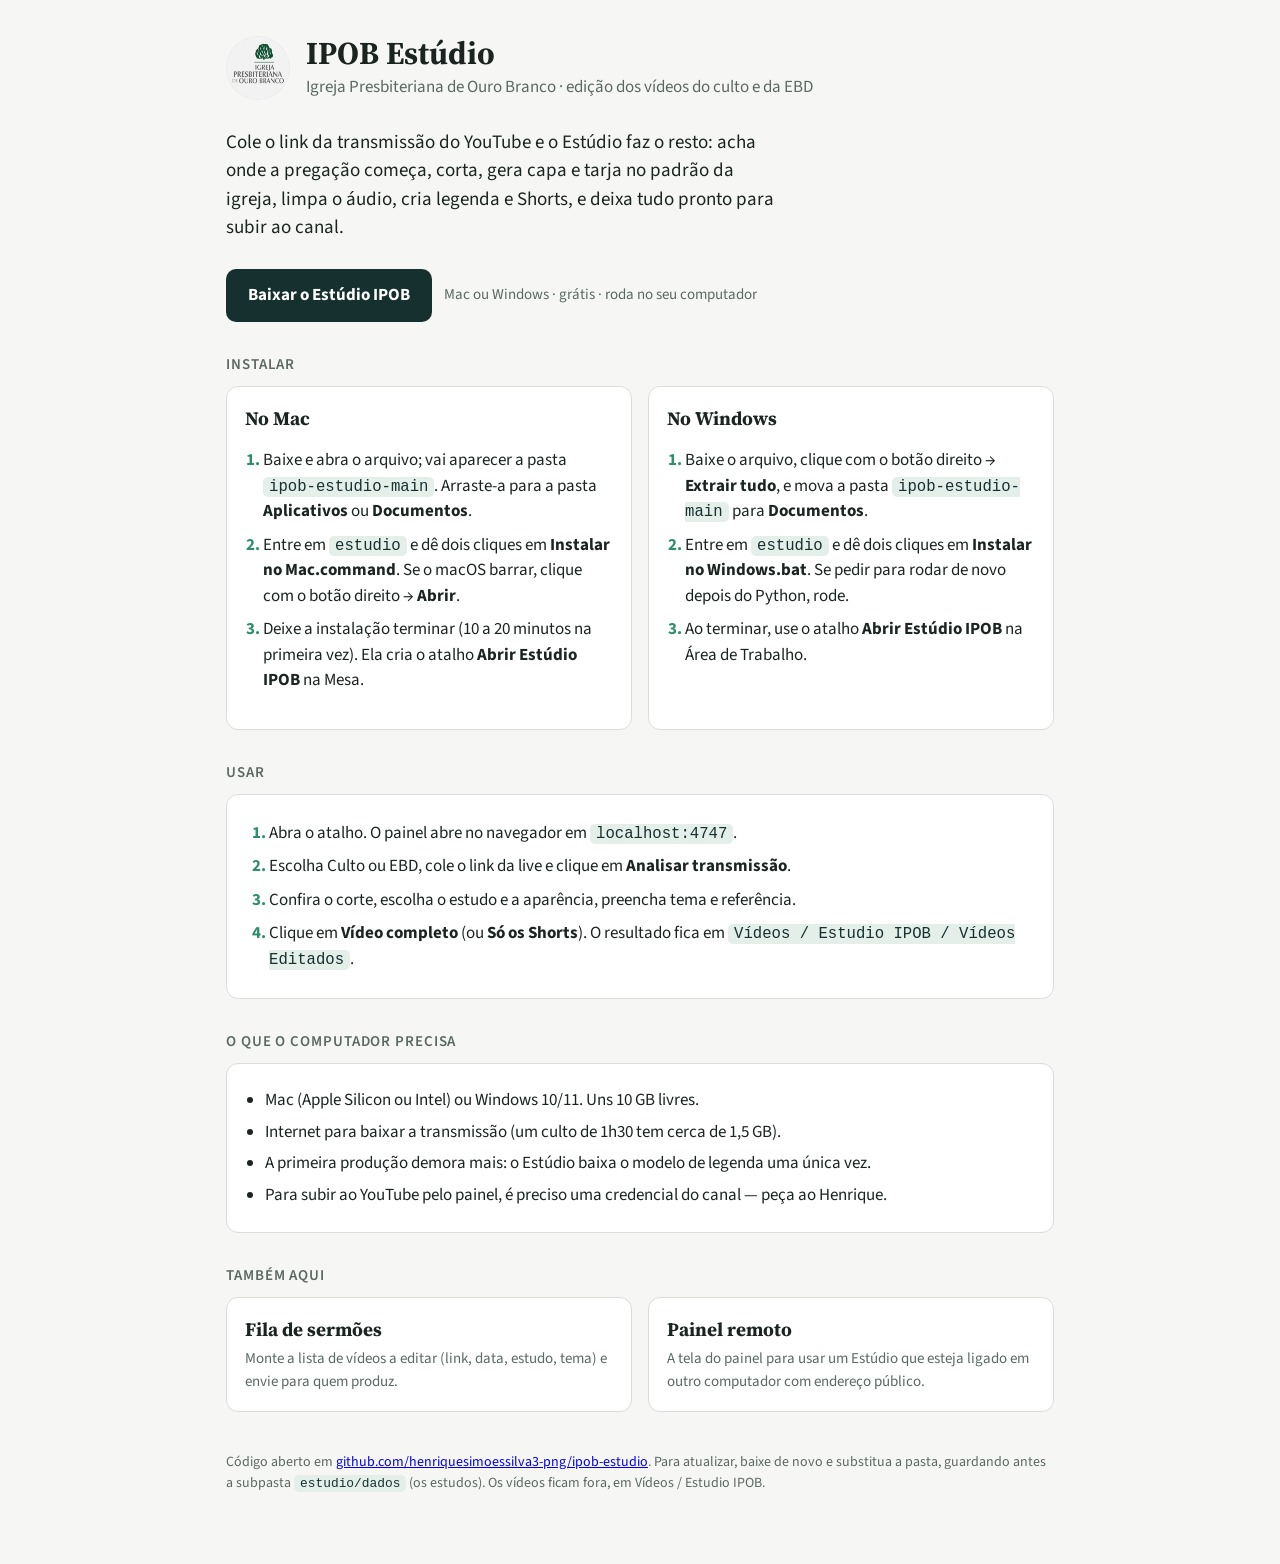
==== commit 8e50822d: "Página de download, código do Estúdio e instaladores para Mac e Windows Co-Authored-By: Claude Fable" ====
--- a/index.html
+++ b/index.html
@@ -2,353 +2,115 @@
 <html lang="pt-BR">
 <head>
 <meta charset="utf-8">
-<meta name="estudio-publico" content="1">
-<meta name="viewport" content="width=device-width,initial-scale=1">
-<title>Estúdio IPOB</title>
-<link rel="icon" href="assets/logo-redondo.png">
-<link rel="stylesheet" href="web/painel.css">
+<meta name="viewport" content="width=device-width, initial-scale=1, viewport-fit=cover">
+<title>IPOB Estúdio</title>
+<link rel="icon" href="logo.png">
+<link rel="stylesheet" href="https://fonts.googleapis.com/css2?family=Source+Serif+4:wght@600;700&family=Source+Sans+3:wght@400;600;700&display=swap">
+<style>
+/* Página de entrada: o que é o Estúdio, botão de baixar, passo a passo por sistema. */
+:root{
+  --fundo:#F6F7F4; --papel:#FFFFFF; --tinta:#1B2420; --tinta-fraca:#5C6862;
+  --linha:#D9DED9; --verde:#16302F; --verde-claro:#E4EFEA; --realce:#2F8F6B;
+  --titulo:"Source Serif 4",Georgia,serif; --texto:"Source Sans 3","Helvetica Neue",Arial,sans-serif;
+}
+@media (prefers-color-scheme: dark){ :root:not([data-theme="light"]){
+  --fundo:#121917; --papel:#1A2421; --tinta:#ECF0ED; --tinta-fraca:#A3ADA7;
+  --linha:#2C3833; --verde:#8FD3B5; --verde-claro:#1F312B; --realce:#63C39A; color-scheme:dark } }
+:root[data-theme="dark"]{
+  --fundo:#121917; --papel:#1A2421; --tinta:#ECF0ED; --tinta-fraca:#A3ADA7;
+  --linha:#2C3833; --verde:#8FD3B5; --verde-claro:#1F312B; --realce:#63C39A; color-scheme:dark }
+*{box-sizing:border-box}
+body{margin:0;background:var(--fundo);color:var(--tinta);font:17px/1.5 var(--texto)}
+.pagina{max-width:860px;margin:0 auto;padding:36px 16px 70px}
+header{display:flex;align-items:center;gap:16px;margin-bottom:28px}
+header img{width:64px;height:64px;border-radius:50%}
+h1{font:700 32px/1.1 var(--titulo);margin:0;text-wrap:balance}
+header p{margin:4px 0 0;color:var(--tinta-fraca)}
+.intro{font-size:19px;max-width:62ch}
+.baixar{display:flex;flex-wrap:wrap;gap:12px;align-items:center;margin:26px 0 10px}
+.botao{display:inline-block;background:var(--verde);color:var(--papel);text-decoration:none;font-weight:700;padding:14px 22px;border-radius:10px}
+.botao.leve{background:var(--verde-claro);color:var(--verde)}
+.nota{color:var(--tinta-fraca);font-size:15px}
+h2{font:600 15px/1.2 var(--texto);letter-spacing:.06em;text-transform:uppercase;color:var(--tinta-fraca);margin:34px 0 12px}
+.passos{background:var(--papel);border:1px solid var(--linha);border-radius:12px;padding:6px 20px}
+.passos ol{margin:0;padding:12px 0 12px 22px}
+.passos li{margin:8px 0}
+.passos li::marker{font-weight:700;color:var(--realce)}
+code{background:var(--verde-claro);color:var(--verde);padding:1px 6px;border-radius:5px;font-size:.92em}
+.duas{display:grid;grid-template-columns:1fr 1fr;gap:16px}
+@media (max-width:700px){.duas{grid-template-columns:1fr}}
+.cartao{background:var(--papel);border:1px solid var(--linha);border-radius:12px;padding:18px}
+.cartao h3{margin:0 0 6px;font:700 19px var(--titulo)}
+.cartao p{margin:0;color:var(--tinta-fraca);font-size:15px}
+ul.lista{padding-left:20px;margin:0}
+ul.lista li{margin:6px 0}
+footer{margin-top:40px;color:var(--tinta-fraca);font-size:14px}
+</style>
 </head>
 <body>
+<div class="pagina">
+  <header>
+    <img src="logo.png" alt="">
+    <div>
+      <h1>IPOB Estúdio</h1>
+      <p>Igreja Presbiteriana de Ouro Branco · edição dos vídeos do culto e da EBD</p>
+    </div>
+  </header>
 
-<header>
-  <h1>Estúdio IPOB</h1>
-  <span>edição semanal do culto e da EBD</span>
-  <div class="ambiente" id="ambiente"></div>
-</header>
+  <p class="intro">Cole o link da transmissão do YouTube e o Estúdio faz o resto: acha onde a pregação começa, corta, gera capa e tarja no padrão da igreja, limpa o áudio, cria legenda e Shorts, e deixa tudo pronto para subir ao canal.</p>
 
-<main>
-  <!-- ============================ coluna da esquerda ==================== -->
-  <div>
-
-    <section class="cartao">
-      <h2><em>1</em> Qual transmissão</h2>
-
-      <div class="abas" id="abas"></div>
-
-      <div class="campo">
-        <label for="url">Link da transmissão no YouTube</label>
-        <input type="text" id="url" placeholder="https://www.youtube.com/live/…"
-               autocomplete="off" spellcheck="false">
-        <p class="dica">Cole o link da live inteira. O Estúdio lê a transcrição
-          automática e procura sozinho onde a pregação começa.</p>
-      </div>
-
-      <button class="acao" id="btAnalisar">Analisar transmissão</button>
-      <div id="avisoAnalise"></div>
-
-      <details class="ajuda" id="blocoBiblioteca">
-        <summary>Ou retome um vídeo já produzido</summary>
-        <p class="dica">Para gerar Shorts de uma pregação de outra semana, sem
-          refazer o corte.</p>
-        <div id="biblioteca"></div>
-      </details>
-    </section>
-
-    <section class="cartao" id="cartaoCorte">
-      <h2><em>2</em> Onde cortar</h2>
-      <div id="resumoVideo" class="dica" style="margin-bottom:14px">
-        Cole o link acima e clique em <b>Analisar transmissão</b>. O Estúdio lê a
-        transcrição e preenche estes campos com o trecho que encontrar.
-      </div>
-      <div id="achado"></div>
-
-      <div class="linha corte">
-        <div class="campo" style="margin:0">
-          <label for="inicio">Começa em</label>
-          <input type="text" id="inicio" placeholder="hh:mm:ss">
-        </div>
-        <div class="campo" style="margin:0">
-          <label for="fim">Termina em</label>
-          <input type="text" id="fim" placeholder="hh:mm:ss">
-        </div>
-        <button class="acao leve" id="btConferir">Ouvir o trecho</button>
-        <button class="acao" id="btGravarCorte" title="Guarda este começo e fim para esta transmissão e ensina o aprendizado">Gravar corte</button>
-      </div>
-      <div id="avisoCorte"></div>
-
-      <div class="chips" id="alternativas"></div>
-      <div class="transcricao oculto" id="transcricao"></div>
-    </section>
-
-    <section class="cartao" id="cartaoVisual">
-      <h2><em>3</em> Estudo e aparência</h2>
-
-      <div class="modo-estudo" id="modoEstudo">
-        <button data-modo="existente">Estudo existente</button>
-        <button data-modo="novo">Novo estudo</button>
-      </div>
-
-      <!-- escolher um estudo que já existe: continua a sequência com o mesmo visual -->
-      <div id="painelEstudos" class="oculto">
-        <div class="lista-estudos" id="listaEstudos"></div>
-      </div>
-
-      <!-- o estudo escolhido: linha do tempo dos episódios -->
-      <div id="estudoAtual" class="oculto"></div>
-
-      <div id="aparenciaCompleta">
-      <div id="avisoSerie"></div>
-
-      <div class="linha duas" id="linhaNomeEstudo">
-        <div class="campo">
-          <label for="nomeEstudo">Nome do estudo (série)</label>
-          <input type="text" id="nomeEstudo" placeholder="Ex.: JOÃO, APOCALIPSE, A CONFISSÃO DE FÉ…"
-                 autocomplete="off">
-        </div>
-        <div class="campo">
-          <label for="primeiroEpisodio">Começa no episódio</label>
-          <input type="number" id="primeiroEpisodio" min="1" value="1">
-        </div>
-      </div>
-
-      <label>Layout da capa</label>
-      <div class="layouts" id="layouts"></div>
-      <div class="linha tres" id="linhaFotos" style="margin-top:14px"></div>
-      <div class="layout-descricao" id="layoutDescricao"></div>
-
-      <label style="margin-top:16px">Cores</label>
-      <div class="modelos" id="modelos"></div>
-
-      <div class="linha tres" style="margin-top:16px">
-        <div class="campo">
-          <label for="cor">Cor da série</label>
-          <input type="color" id="cor">
-        </div>
-        <div class="campo">
-          <label for="destaque">Cor de destaque</label>
-          <input type="color" id="destaque">
-        </div>
-        <div class="campo">
-          <label for="fundo">Fundo da capa</label>
-          <select id="fundo"></select>
-        </div>
-      </div>
-
-      <div class="linha tres">
-        <div class="campo">
-          <label for="tarja_fundo">Barra da tarja</label>
-          <input type="color" id="tarja_fundo">
-        </div>
-        <div class="campo">
-          <label for="tarja_altura">Altura da tarja</label>
-          <input type="range" id="tarja_altura" min="90" max="230" step="2">
-        </div>
-        <div class="campo">
-          <label for="marca">Logo sobre o vídeo</label>
-          <select id="marca">
-            <option value="sim">Mostrar no canto</option>
-            <option value="nao">Não mostrar</option>
-          </select>
-        </div>
-      </div>
-
-      <div class="iniciar-estudo oculto" id="blocoSalvarVisual">
-        <button class="acao" id="btSalvarVisual">Salvar aparência no estudo</button>
-        <span class="dica" style="margin-left:10px">layout, cores, fotos e pregadores
-          passam a valer para os próximos episódios</span>
-        <div id="avisoSalvarVisual" style="margin-top:10px"></div>
-      </div>
-
-      <div class="iniciar-estudo" id="blocoIniciar">
-        <button class="acao" id="btIniciarEstudo">Iniciar estudo com esta aparência</button>
-        <p class="dica">Grava série, layout, cores e pregador. Das próximas vezes é só
-          escolher o estudo em <b>Estudo existente</b>: a capa vem igual e o número
-          do episódio segue a sequência.</p>
-      </div>
-      </div><!-- /aparenciaCompleta -->
-
-      <p class="dica" style="margin-top:14px">Para ir além destas opções, edite
-        <b>estudio/artes/estilo.css</b>.</p>
-    </section>
-
-    <section class="cartao" id="cartaoDados">
-      <h2><em>4</em> O que vai na capa</h2>
-
-      <div class="linha duas">
-        <div class="campo">
-          <label for="serie">Série</label>
-          <input type="text" id="serie">
-        </div>
-        <div class="campo">
-          <label for="episodio">Episódio / aula</label>
-          <input type="text" id="episodio">
-        </div>
-      </div>
-
-      <div class="campo">
-        <label for="tema">Tema</label>
-        <input type="text" id="tema" placeholder="É impossível fugir de Deus fora de Deus">
-      </div>
-
-      <div class="linha duas">
-        <div class="campo">
-          <label for="referencia" id="rotuloRef">Referência bíblica</label>
-          <input type="text" id="referencia" placeholder="Amós 9. 1-10">
-        </div>
-        <div class="campo">
-          <label for="data">Data do culto</label>
-          <input type="date" id="data">
-        </div>
-      </div>
-
-      <div class="campo">
-        <label for="pregador">Quem pregou</label>
-        <select id="pregador"></select>
-      </div>
-
-      <div class="campo" id="campoCapa">
-        <label>Quem aparece na capa</label>
-        <div class="escolha-pregadores" id="pregadoresCapa"></div>
-      </div>
-    </section>
-
-    <section class="cartao" id="cartaoProduzir">
-      <h2><em>5</em> Produzir</h2>
-      <div class="linha duas" style="align-items:stretch">
-        <div>
-          <button class="acao grande" id="btProduzir">Vídeo completo</button>
-          <p class="dica" style="margin-top:6px">Corta, monta capa e tarja, legenda, título e descrição.</p>
-        </div>
-        <div>
-          <button class="acao grande leve" id="btSoShorts">Só os Shorts</button>
-          <p class="dica" style="margin-top:6px">Sem o vídeo completo: marque os trechos no passo 6 e gere.</p>
-        </div>
-      </div>
-      <p class="dica" id="dicaProduzir"></p>
-
-      <div class="oculto" id="andamento">
-        <div class="barra"><i id="barraProgresso" style="width:0"></i></div>
-        <div class="etapa" id="etapa"></div>
-        <div class="detalhe" id="detalhe"></div>
-        <div class="registro" id="registro"></div>
-        <button class="acao leve" id="btParar" style="margin-top:10px">Parar a produção</button>
-      </div>
-
-      <div class="pronto oculto" id="pronto">
-        <h3>Vídeo pronto</h3>
-        <p id="prontoArquivo"></p>
-        <p id="prontoTitulo"></p>
-        <div class="botoes">
-          <button class="acao" id="btAbrirPasta">Abrir a pasta</button>
-          <button class="acao leve" id="btOutro">Fazer outro</button>
-        </div>
-
-        <div class="youtube" id="youtube">
-          <h4>Subir para o YouTube</h4>
-          <div id="ytEstado"></div>
-
-          <div class="oculto" id="ytPronto">
-            <div class="linha duas" style="margin-top:10px">
-              <div class="campo" style="margin:0">
-                <label for="ytPrivacidade">Como deve subir</label>
-                <select id="ytPrivacidade">
-                  <option value="unlisted">Não listado — só quem tem o link</option>
-                  <option value="private">Privado — só você</option>
-                  <option value="public">Público</option>
-                </select>
-              </div>
-              <div class="campo" style="margin:0;align-self:end">
-                <button class="acao" id="btSubir">Subir agora</button>
-              </div>
-            </div>
-            <p class="dica">Sobe o vídeo, aplica a miniatura, manda a legenda e
-              joga na playlist da série. Nada acontece até você clicar.</p>
-          </div>
-
-          <div class="oculto" id="ytAndamento">
-            <div class="barra"><i id="ytBarra" style="width:0"></i></div>
-            <div class="etapa" id="ytEtapa"></div>
-            <div class="detalhe" id="ytDetalhe"></div>
-            <div class="registro" id="ytRegistro"></div>
-          </div>
-
-          <div id="ytResultado"></div>
-        </div>
-      </div>
-
-      <div id="erroProduzir"></div>
-    </section>
-
-    <section class="cartao oculto" id="cartaoShorts">
-      <h2><em>6</em> Shorts</h2>
-      <p class="dica oculto" id="shortsSemVideo" style="margin:-8px 0 12px">
-        Vão para a pasta do episódio (série, número e tema do passo 4), mesmo sem o
-        vídeo completo. Se depois você produzir o vídeo, ele cai na mesma pasta.
-      </p>
-      <div class="aviso" style="margin:-8px 0 14px">
-        <b>Os Shorts saem da transmissão original, não do vídeo editado.</b>
-        Por isso os tempos são os da live inteira — os mesmos do passo 2 — e dá
-        para pegar qualquer momento, inclusive fora do trecho que você cortou.
-      </div>
-      <p class="dica" style="margin:0 0 14px">
-        A escolha dos trechos é sua — ferramenta de “viralidade” é treinada em
-        inglês e escolhe mal em português. Marque os momentos e o Estúdio faz o
-        resto: reenquadra em 9:16, põe a tarja e queima a fala na tela.
-      </p>
-      <p class="dica" id="fonteShorts" style="margin:-6px 0 14px"></p>
-
-      <div id="trechos"></div>
-      <div style="display:flex;gap:10px;flex-wrap:wrap">
-        <button class="acao leve" id="btAddTrecho">+ Acrescentar trecho</button>
-        <button class="acao leve" id="btSugerir">Sugerir trechos</button>
-      </div>
-      <div id="sugestoes"></div>
-
-      <div class="linha quatro" style="margin-top:16px">
-        <div class="campo">
-          <label for="modoShort">Enquadramento</label>
-          <select id="modoShort">
-            <option value="pregador-cheio">Pregador — enche a tela</option>
-            <option value="pregador">Pregador — inteiro, com fundo borrado</option>
-            <option value="completo">Quadro inteiro da transmissão</option>
-          </select>
-        </div>
-        <div class="campo">
-          <label for="legendarShort">Legenda na tela</label>
-          <select id="legendarShort">
-            <option value="sim">Queimar a fala no vídeo</option>
-            <option value="nao">Sem legenda</option>
-          </select>
-        </div>
-        <div class="campo">
-          <label for="tarjaShort">Identificação</label>
-          <select id="tarjaShort">
-            <option value="limpa">Limpo — só a imagem e a fala</option>
-            <option value="completa">Com série, tema e logo</option>
-          </select>
-        </div>
-        <div class="campo" style="align-self:end">
-          <button class="acao" id="btShorts">Gerar os Shorts</button>
-        </div>
-      </div>
-
-      <div class="oculto" id="shortsAndamento">
-        <div class="barra"><i id="shortsBarra" style="width:0"></i></div>
-        <div class="etapa" id="shortsEtapa"></div>
-        <div class="detalhe" id="shortsDetalhe"></div>
-        <div class="registro" id="shortsRegistro"></div>
-        <button class="acao leve" id="btPararShorts" style="margin-top:10px">Parar</button>
-      </div>
-
-      <div id="shortsResultado"></div>
-    </section>
-
+  <div class="baixar">
+    <a class="botao" href="https://github.com/henriquesimoessilva3-png/ipob-estudio/archive/refs/heads/main.zip">Baixar o Estúdio IPOB</a>
+    <span class="nota">Mac ou Windows · grátis · roda no seu computador</span>
   </div>
 
-  <!-- ============================= coluna da direita ==================== -->
-  <div class="previa">
-    <h3>Capa — também vira a miniatura</h3>
-    <div class="moldura"><iframe id="previaCapa"></iframe></div>
+  <h2>Instalar</h2>
+  <div class="duas">
+    <div class="cartao">
+      <h3>No Mac</h3>
+      <ol class="passos" style="border:0;padding:0 0 0 18px;background:none">
+        <li>Baixe e abra o arquivo; vai aparecer a pasta <code>ipob-estudio-main</code>. Arraste-a para a pasta <strong>Aplicativos</strong> ou <strong>Documentos</strong>.</li>
+        <li>Entre em <code>estudio</code> e dê dois cliques em <strong>Instalar no Mac.command</strong>. Se o macOS barrar, clique com o botão direito → <strong>Abrir</strong>.</li>
+        <li>Deixe a instalação terminar (10 a 20 minutos na primeira vez). Ela cria o atalho <strong>Abrir Estúdio IPOB</strong> na Mesa.</li>
+      </ol>
+    </div>
+    <div class="cartao">
+      <h3>No Windows</h3>
+      <ol class="passos" style="border:0;padding:0 0 0 18px;background:none">
+        <li>Baixe o arquivo, clique com o botão direito → <strong>Extrair tudo</strong>, e mova a pasta <code>ipob-estudio-main</code> para <strong>Documentos</strong>.</li>
+        <li>Entre em <code>estudio</code> e dê dois cliques em <strong>Instalar no Windows.bat</strong>. Se pedir para rodar de novo depois do Python, rode.</li>
+        <li>Ao terminar, use o atalho <strong>Abrir Estúdio IPOB</strong> na Área de Trabalho.</li>
+      </ol>
+    </div>
+  </div>
 
-    <h3>Tarja — fica o vídeo inteiro</h3>
-    <div class="moldura sobre-video"><iframe id="previaTarja"></iframe></div>
+  <h2>Usar</h2>
+  <div class="passos">
+    <ol>
+      <li>Abra o atalho. O painel abre no navegador em <code>localhost:4747</code>.</li>
+      <li>Escolha Culto ou EBD, cole o link da live e clique em <strong>Analisar transmissão</strong>.</li>
+      <li>Confira o corte, escolha o estudo e a aparência, preencha tema e referência.</li>
+      <li>Clique em <strong>Vídeo completo</strong> (ou <strong>Só os Shorts</strong>). O resultado fica em <code>Vídeos / Estudio IPOB / Vídeos Editados</code>.</li>
+    </ol>
+  </div>
 
-    <p class="dica">Para mudar cores, tamanhos ou posições, edite
-      <b>estudio/artes/estilo.css</b> e atualize esta página. A prévia usa o
-      mesmo arquivo que gera o PNG final.</p>
+  <h2>O que o computador precisa</h2>
+  <div class="cartao">
+    <ul class="lista">
+      <li>Mac (Apple Silicon ou Intel) ou Windows 10/11. Uns 10 GB livres.</li>
+      <li>Internet para baixar a transmissão (um culto de 1h30 tem cerca de 1,5 GB).</li>
+      <li>A primeira produção demora mais: o Estúdio baixa o modelo de legenda uma única vez.</li>
+      <li>Para subir ao YouTube pelo painel, é preciso uma credencial do canal — peça ao Henrique.</li>
+    </ul>
   </div>
-</main>
 
-<script src="web/painel.js"></script>
+  <h2>Também aqui</h2>
+  <div class="duas">
+    <a class="cartao" href="fila.html" style="text-decoration:none;color:inherit"><h3>Fila de sermões</h3><p>Monte a lista de vídeos a editar (link, data, estudo, tema) e envie para quem produz.</p></a>
+    <a class="cartao" href="painel.html" style="text-decoration:none;color:inherit"><h3>Painel remoto</h3><p>A tela do painel para usar um Estúdio que esteja ligado em outro computador com endereço público.</p></a>
+  </div>
+
+  <footer>Código aberto em <a href="https://github.com/henriquesimoessilva3-png/ipob-estudio">github.com/henriquesimoessilva3-png/ipob-estudio</a>. Para atualizar, baixe de novo e substitua a pasta, guardando antes a subpasta <code>estudio/dados</code> (os estudos). Os vídeos ficam fora, em Vídeos / Estudio IPOB.</footer>
+</div>
 </body>
 </html>
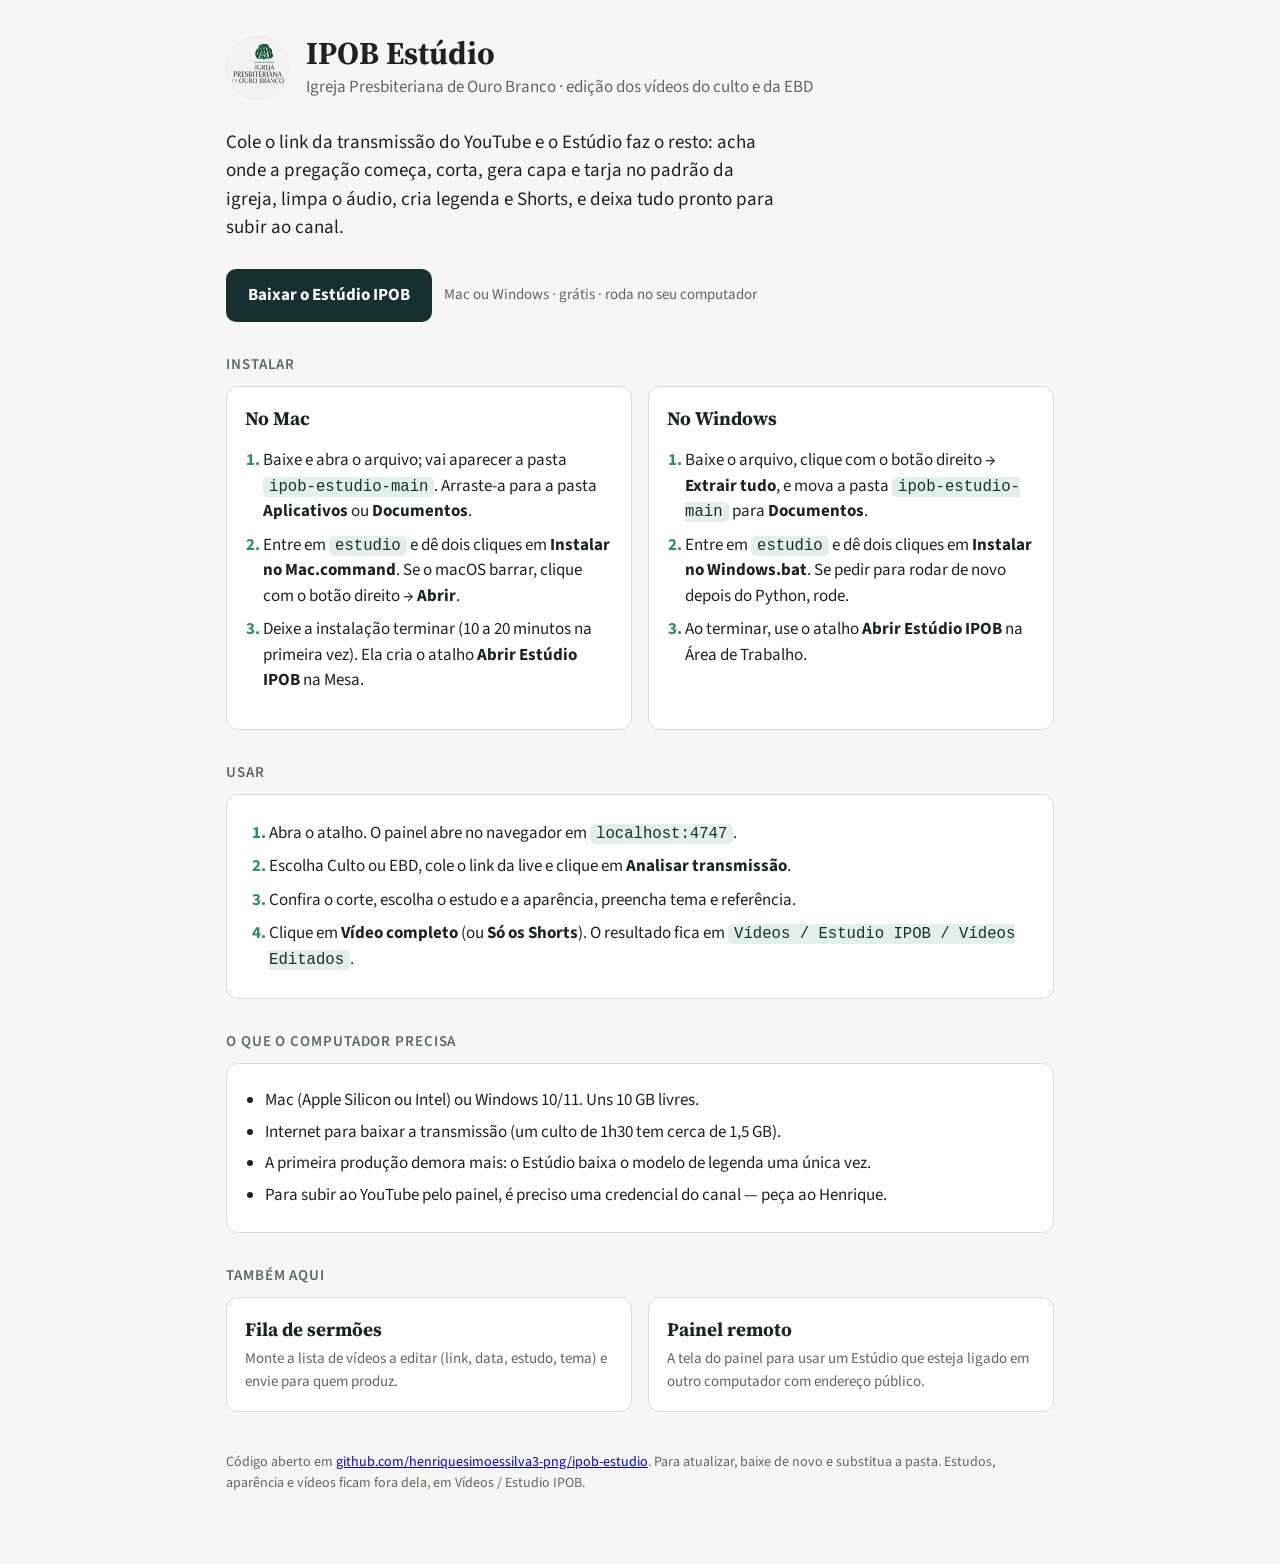
==== commit 3cd04df7: "Dados do usuário fora da pasta do programa na cópia instalada Co-Authored-By: Claude Fable 5.1 <nore" ====
--- a/index.html
+++ b/index.html
@@ -110,7 +110,7 @@
     <a class="cartao" href="painel.html" style="text-decoration:none;color:inherit"><h3>Painel remoto</h3><p>A tela do painel para usar um Estúdio que esteja ligado em outro computador com endereço público.</p></a>
   </div>
 
-  <footer>Código aberto em <a href="https://github.com/henriquesimoessilva3-png/ipob-estudio">github.com/henriquesimoessilva3-png/ipob-estudio</a>. Para atualizar, baixe de novo e substitua a pasta, guardando antes a subpasta <code>estudio/dados</code> (os estudos). Os vídeos ficam fora, em Vídeos / Estudio IPOB.</footer>
+  <footer>Código aberto em <a href="https://github.com/henriquesimoessilva3-png/ipob-estudio">github.com/henriquesimoessilva3-png/ipob-estudio</a>. Para atualizar, baixe de novo e substitua a pasta. Estudos, aparência e vídeos ficam fora dela, em Vídeos / Estudio IPOB.</footer>
 </div>
 </body>
 </html>
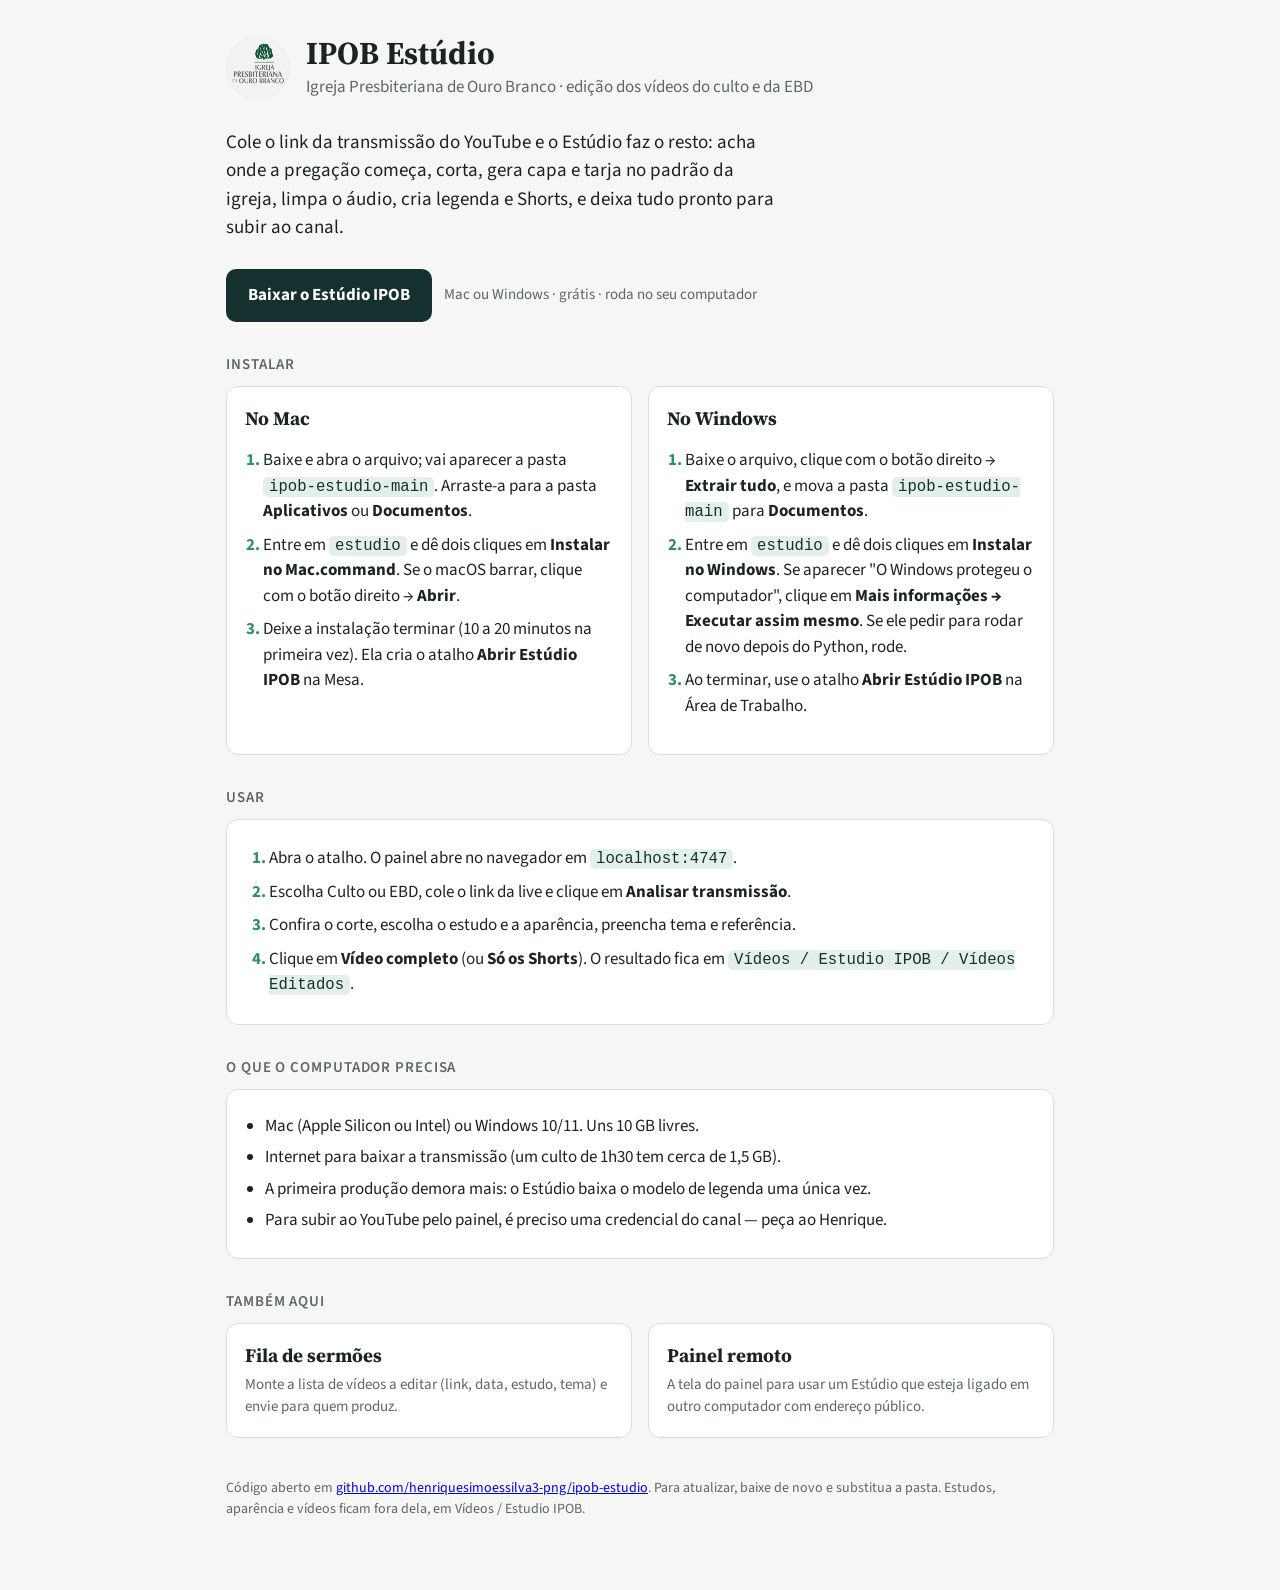
==== commit 1023ced1: "Pacote igual ao Mac (estudos e fotos) e instalador do Windows mais robusto Co-Authored-By: Claude Op" ====
--- a/index.html
+++ b/index.html
@@ -78,7 +78,7 @@
       <h3>No Windows</h3>
       <ol class="passos" style="border:0;padding:0 0 0 18px;background:none">
         <li>Baixe o arquivo, clique com o botão direito → <strong>Extrair tudo</strong>, e mova a pasta <code>ipob-estudio-main</code> para <strong>Documentos</strong>.</li>
-        <li>Entre em <code>estudio</code> e dê dois cliques em <strong>Instalar no Windows.bat</strong>. Se pedir para rodar de novo depois do Python, rode.</li>
+        <li>Entre em <code>estudio</code> e dê dois cliques em <strong>Instalar no Windows</strong>. Se aparecer "O Windows protegeu o computador", clique em <strong>Mais informações → Executar assim mesmo</strong>. Se ele pedir para rodar de novo depois do Python, rode.</li>
         <li>Ao terminar, use o atalho <strong>Abrir Estúdio IPOB</strong> na Área de Trabalho.</li>
       </ol>
     </div>
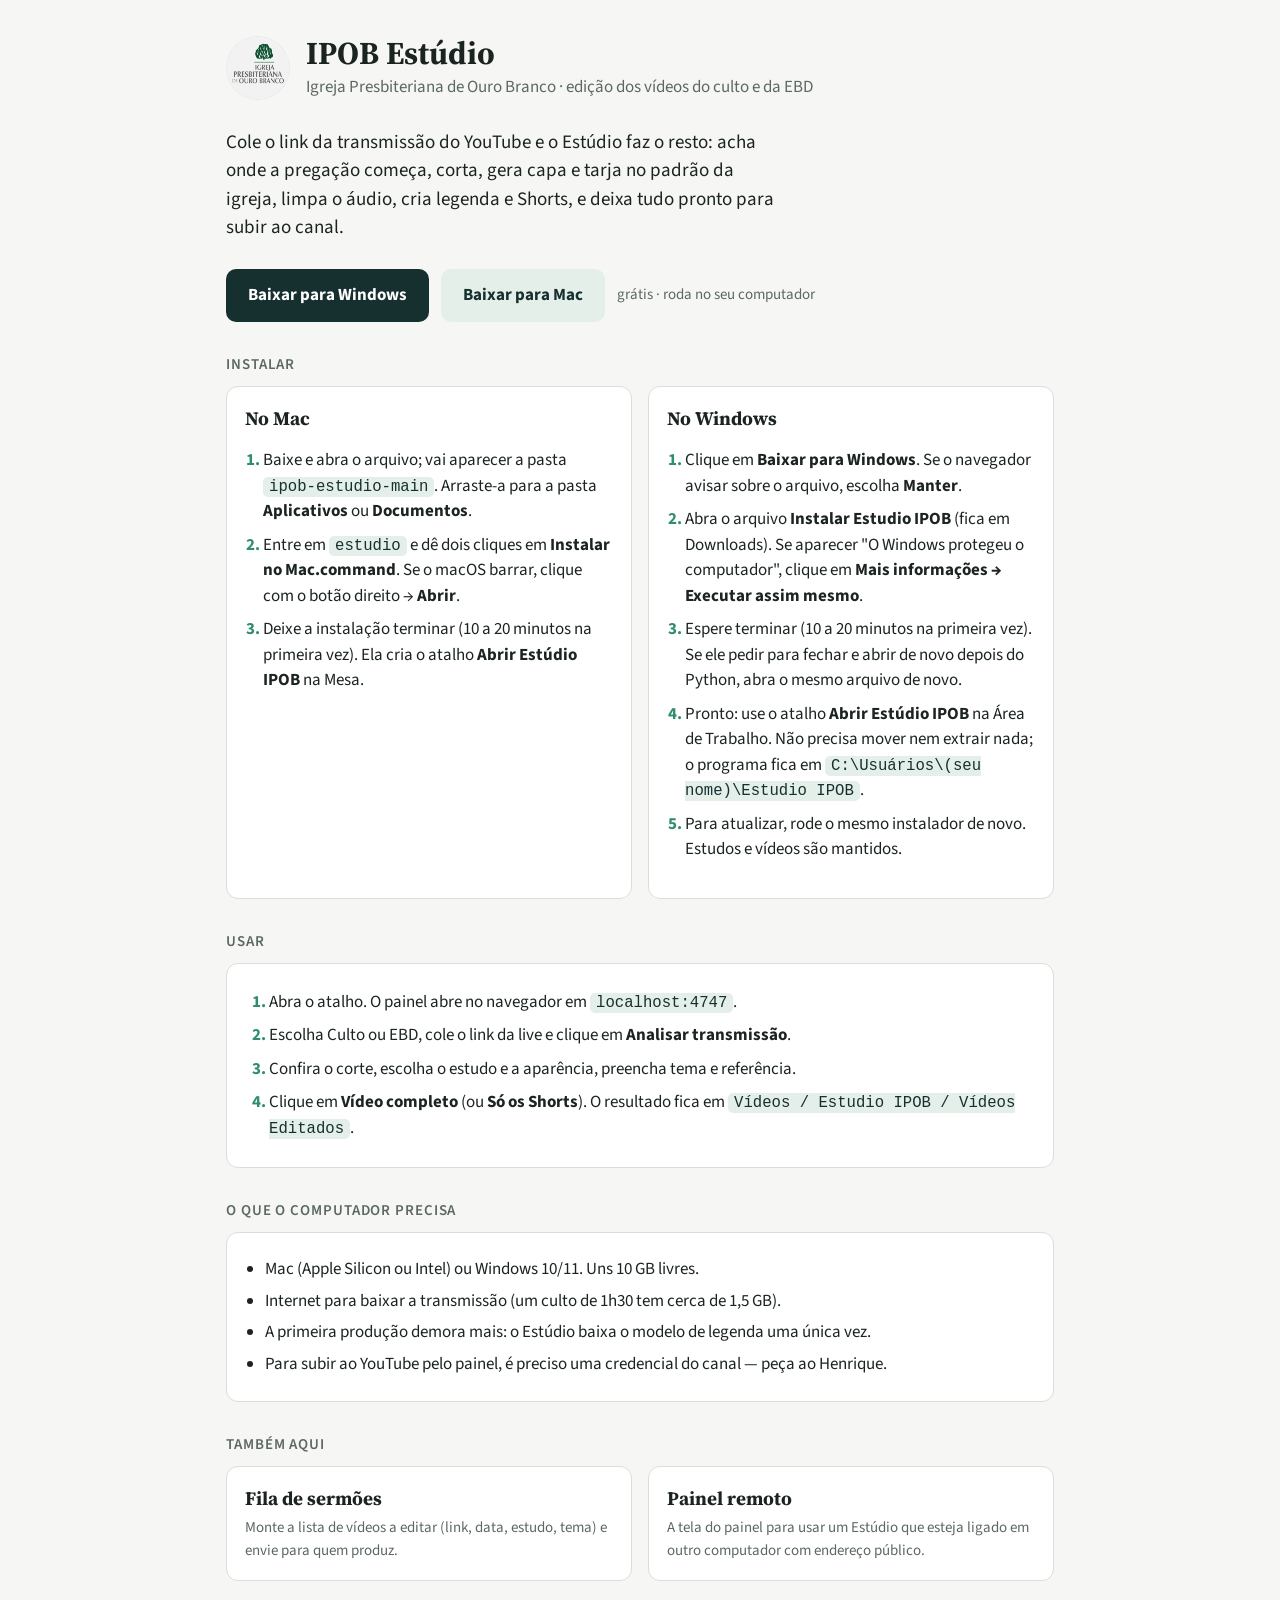
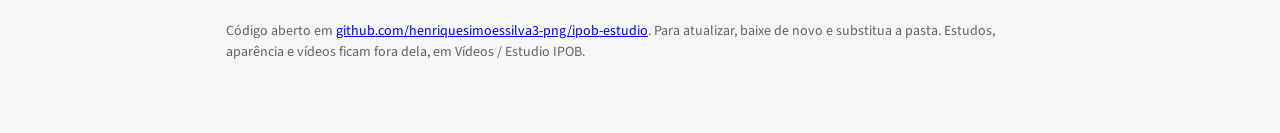
==== commit 4bbad677: "Instalador do Windows em um arquivo só, sem extrair nem mover pastas Co-Authored-By: Claude Opus 5.5" ====
--- a/index.html
+++ b/index.html
@@ -60,8 +60,9 @@
   <p class="intro">Cole o link da transmissão do YouTube e o Estúdio faz o resto: acha onde a pregação começa, corta, gera capa e tarja no padrão da igreja, limpa o áudio, cria legenda e Shorts, e deixa tudo pronto para subir ao canal.</p>
 
   <div class="baixar">
-    <a class="botao" href="https://github.com/henriquesimoessilva3-png/ipob-estudio/archive/refs/heads/main.zip">Baixar o Estúdio IPOB</a>
-    <span class="nota">Mac ou Windows · grátis · roda no seu computador</span>
+    <a class="botao" href="instalar-windows.bat" download="Instalar Estudio IPOB.bat">Baixar para Windows</a>
+    <a class="botao leve" href="https://github.com/henriquesimoessilva3-png/ipob-estudio/archive/refs/heads/main.zip">Baixar para Mac</a>
+    <span class="nota">grátis · roda no seu computador</span>
   </div>
 
   <h2>Instalar</h2>
@@ -77,9 +78,11 @@
     <div class="cartao">
       <h3>No Windows</h3>
       <ol class="passos" style="border:0;padding:0 0 0 18px;background:none">
-        <li>Baixe o arquivo, clique com o botão direito → <strong>Extrair tudo</strong>, e mova a pasta <code>ipob-estudio-main</code> para <strong>Documentos</strong>.</li>
-        <li>Entre em <code>estudio</code> e dê dois cliques em <strong>Instalar no Windows</strong>. Se aparecer "O Windows protegeu o computador", clique em <strong>Mais informações → Executar assim mesmo</strong>. Se ele pedir para rodar de novo depois do Python, rode.</li>
-        <li>Ao terminar, use o atalho <strong>Abrir Estúdio IPOB</strong> na Área de Trabalho.</li>
+        <li>Clique em <strong>Baixar para Windows</strong>. Se o navegador avisar sobre o arquivo, escolha <strong>Manter</strong>.</li>
+        <li>Abra o arquivo <strong>Instalar Estudio IPOB</strong> (fica em Downloads). Se aparecer "O Windows protegeu o computador", clique em <strong>Mais informações → Executar assim mesmo</strong>.</li>
+        <li>Espere terminar (10 a 20 minutos na primeira vez). Se ele pedir para fechar e abrir de novo depois do Python, abra o mesmo arquivo de novo.</li>
+        <li>Pronto: use o atalho <strong>Abrir Estúdio IPOB</strong> na Área de Trabalho. Não precisa mover nem extrair nada; o programa fica em <code>C:\Usuários\(seu nome)\Estudio IPOB</code>.</li>
+        <li>Para atualizar, rode o mesmo instalador de novo. Estudos e vídeos são mantidos.</li>
       </ol>
     </div>
   </div>
